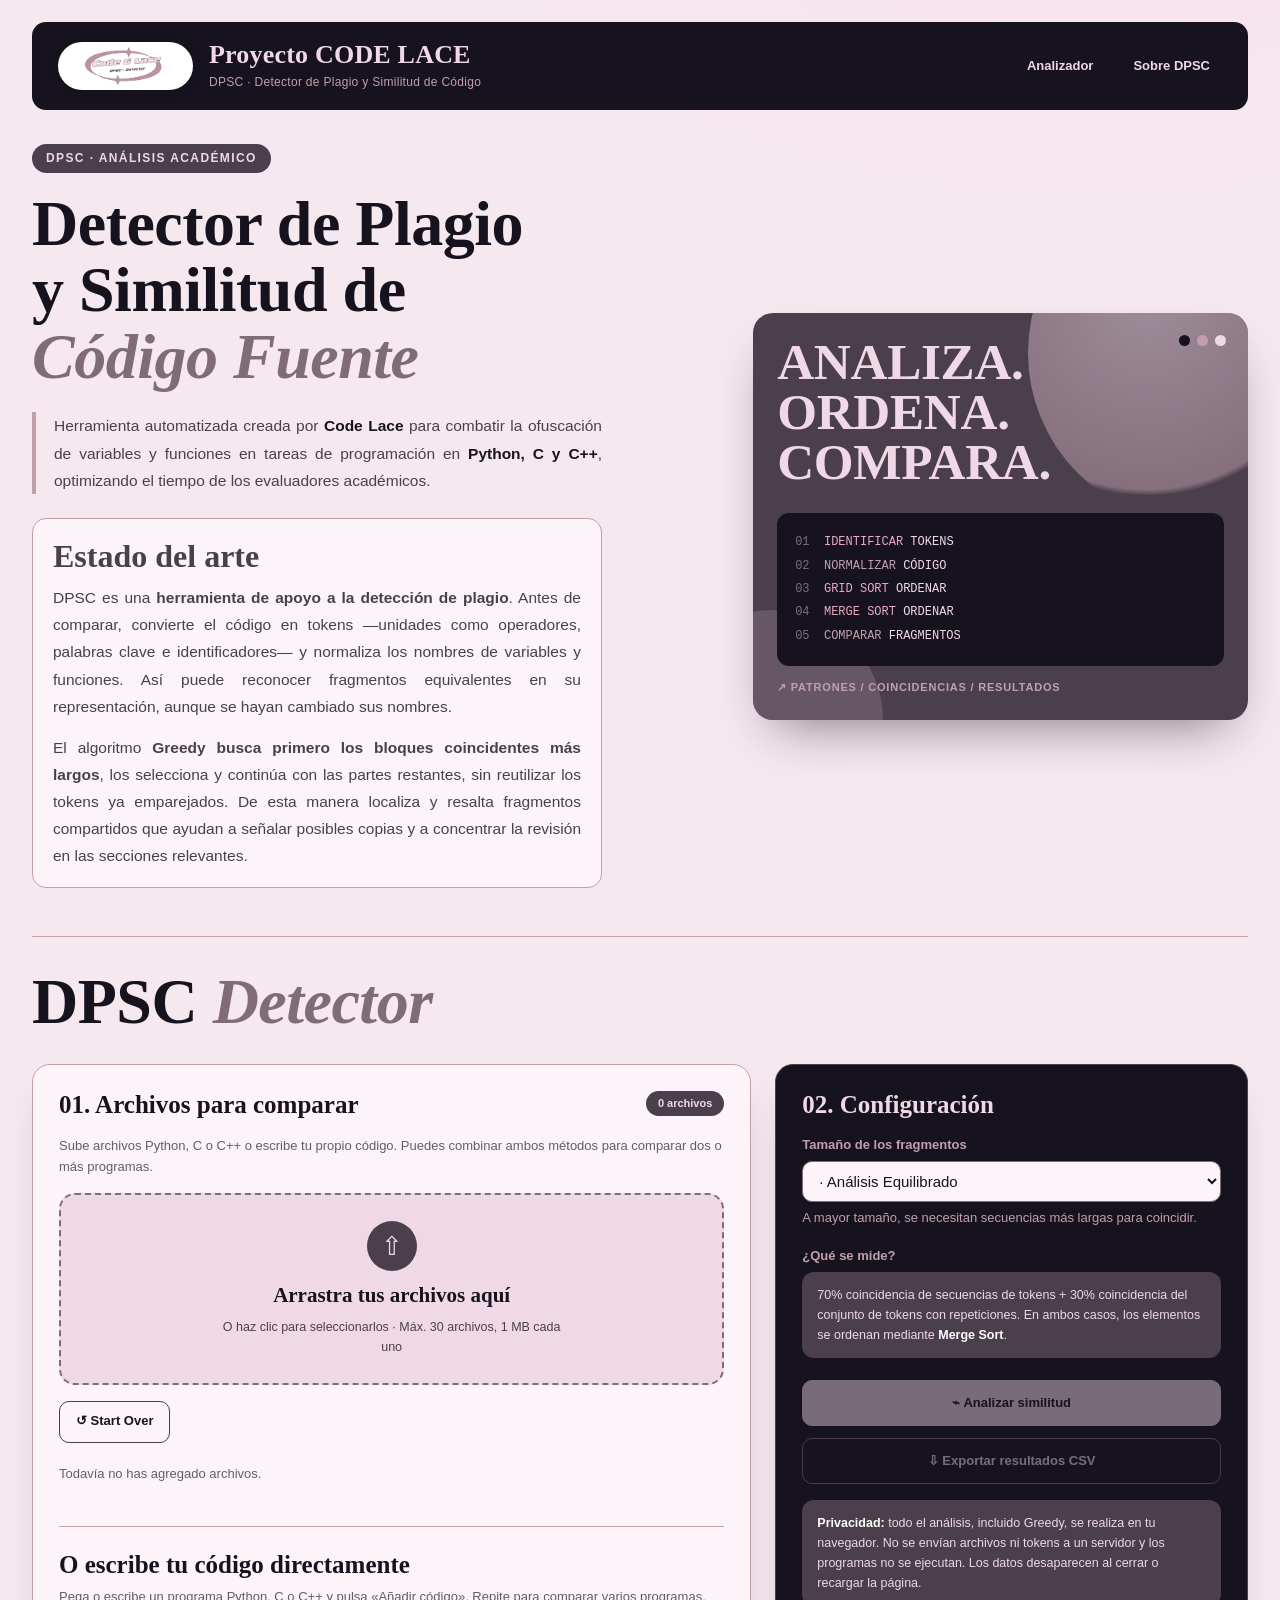
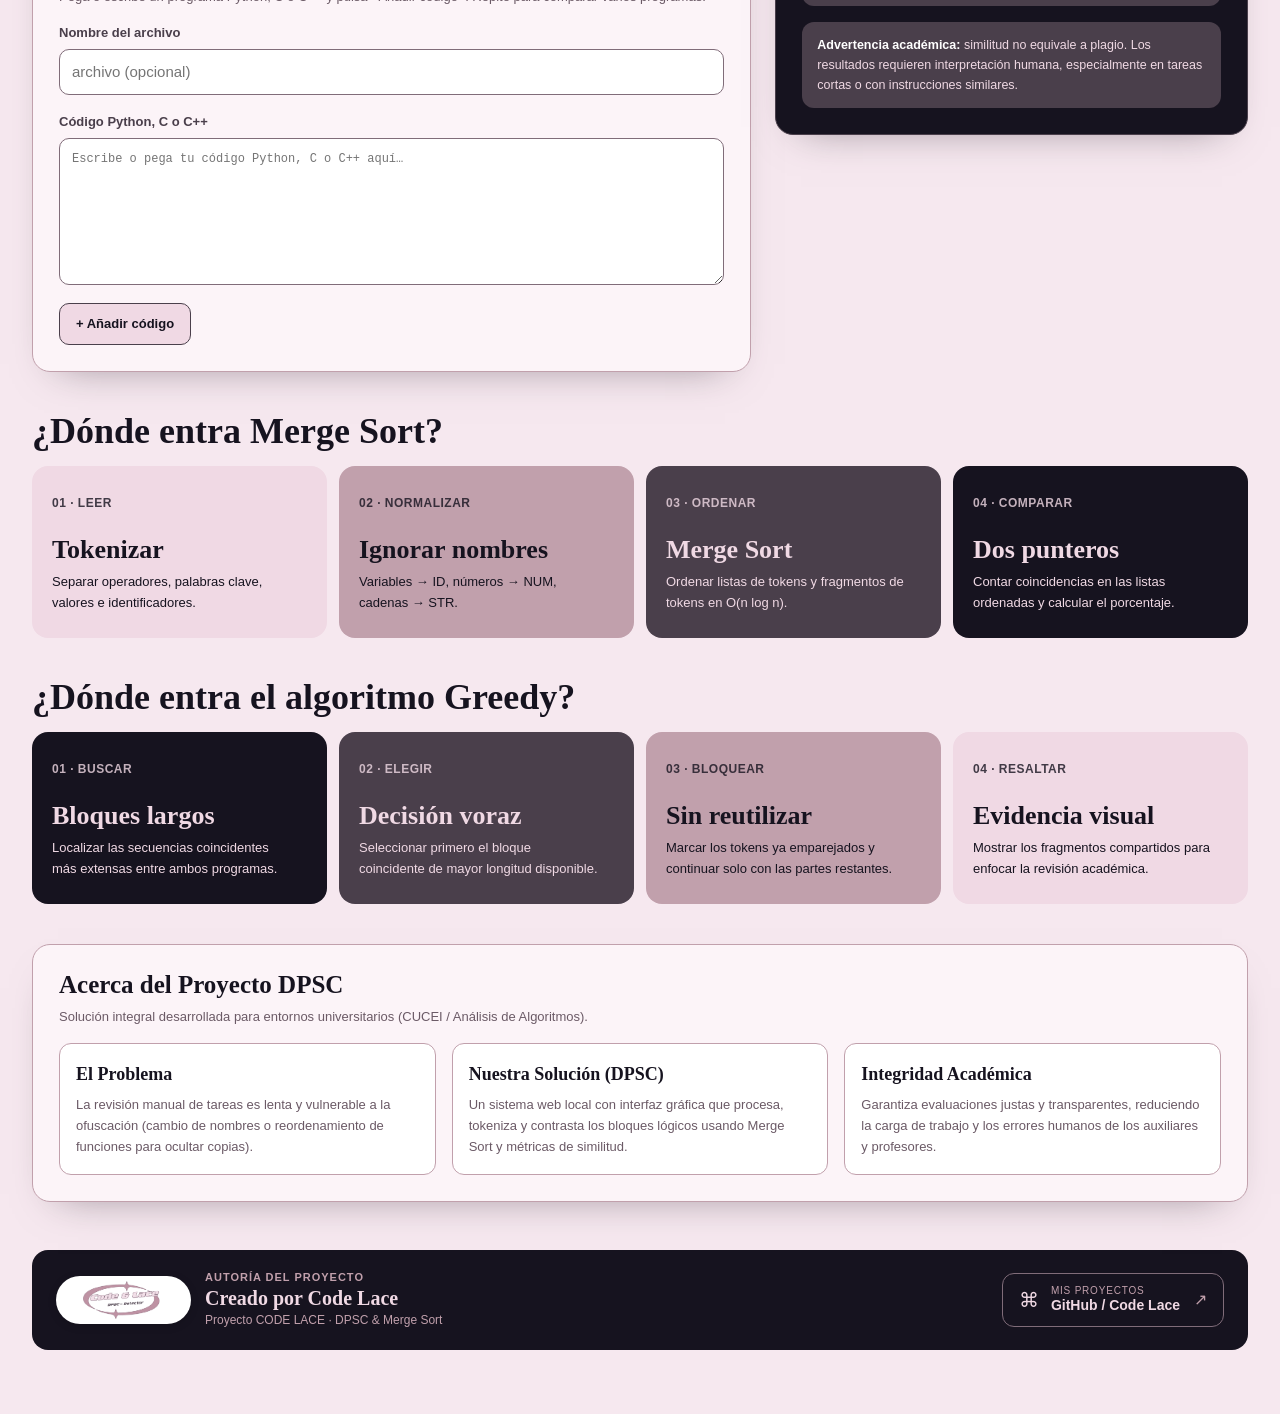
==== frontend-backend/index.html @ e97f98ba "Merge branch 'main' into branch-bruno-cambios" ====
<!doctype html>
<html lang="es">
<head>
  <meta charset="utf-8">
  <meta name="viewport" content="width=device-width, initial-scale=1">
  <meta name="color-scheme" content="light">
  <meta name="description" content="Proyecto CODE LACE: compara la similitud entre programas Python mediante normalización, secuencias de tokens y Merge Sort.">
  <title>Proyecto CODE LACE — Análisis de similitud</title>
  <link rel="stylesheet" href="styles.css">
  <script src="algorithms/greedy.js" defer></script>
  <script src="app.js" defer></script>
</head>
<body>
  <main class="shell">
    <header class="topbar">
      <div class="identity">
        <div class="logo-container" aria-hidden="true">
          <img src="assets/logo.png" alt="Code & Lace Logo" class="brand-logo" onerror="this.style.display='none'; this.nextElementSibling.style.display='block';">
          <span style="display:none; font-size: 11px; color: var(--black); font-weight: bold;">LOGO</span>
        </div>
        <div>
          Proyecto CODE LACE
          <small>DPSC · Detector de Plagio y Similitud de Código</small>
        </div>
      </div>
      <nav class="top-nav">
        <a href="#analizador">Analizador</a>
        <a href="#about-dpsc">Sobre DPSC</a>
      </nav>
    </header>

    <section class="hero" aria-label="Presentación">
      <div>
        <div class="eyebrow">DPSC · ANÁLISIS ACADÉMICO</div>
        <h1>Detector de Plagio y Similitud de <em>Código Fuente</em></h1>
        <p class="sub">
          Herramienta automatizada creada por <strong>Code Lace</strong> para combatir la ofuscación de variables y funciones en tareas de programación en <strong>Python, C y C++</strong>, optimizando el tiempo de los evaluadores académicos.
        </p>
        <section class="research-note" aria-labelledby="research-title">
          <h2 id="research-title">Estado del arte</h2>
          <p>DPSC es una <strong>herramienta de apoyo a la detección de plagio</strong>. Antes de comparar, convierte el código en tokens —unidades como operadores, palabras clave e identificadores— y normaliza los nombres de variables y funciones. Así puede reconocer fragmentos equivalentes en su representación, aunque se hayan cambiado sus nombres.</p>
          <p>El algoritmo <strong>Greedy busca primero los bloques coincidentes más largos</strong>, los selecciona y continúa con las partes restantes, sin reutilizar los tokens ya emparejados. De esta manera localiza y resalta fragmentos compartidos que ayudan a señalar posibles copias y a concentrar la revisión en las secciones relevantes.</p>
        </section>
      </div>
      <div class="heroart" aria-hidden="true">
        <div class="poster-word">ANALIZA.<br>ORDENA.<br>COMPARA.</div>
        <div class="artbar"><i></i><i></i><i></i></div>
        <div class="fakecode">
          <span class="dim">01</span> &nbsp;<span class="kw">IDENTIFICAR</span> TOKENS<br>
          <span class="dim">02</span> &nbsp;<span class="nm">NORMALIZAR</span> CÓDIGO<br>
          <span class="dim">03</span> &nbsp;<span class="kw">GRID SORT</span> ORDENAR<br>
          <span class="dim">04</span> &nbsp;<span class="kw">MERGE SORT</span> ORDENAR<br>
          <span class="dim">05</span> &nbsp;<span class="nm">COMPARAR</span> FRAGMENTOS
        </div>
        <div class="arrowtext">↗ PATRONES / COINCIDENCIAS / RESULTADOS</div>
      </div>
    </section>

    <header id="analizador" class="analyzer-heading">
      <h2 id="analyzer-title">DPSC <em>Detector</em></h2>
    </header>

    <section class="layout" aria-labelledby="analyzer-title">
      <article class="panel">
        <div class="headline">
          <h2>01. Archivos para comparar</h2>
          <span class="count" id="fileCount">0 archivos</span>
        </div>
        <p class="hint">Sube archivos Python, C o C++ o escribe tu propio código. Puedes combinar ambos métodos para comparar dos o más programas.</p>
        
       <div id="dropzone" class="drop" role="button" tabindex="0" aria-label="Seleccionar o arrastrar archivos">
      <div class="drop-icon">⇧</div>
      <strong>Arrastra tus archivos aquí</strong>
    <span>O haz clic para seleccionarlos · Máx. 30 archivos, 1 MB cada uno</span>
      </div>
      <input type="file" id="fileInput" multiple accept=".py,.c,.cpp" hidden />
      <div id="toast-container" class="toast-container"></div>

      <div class="btnrow">
        <button class="btn ghost" id="clearBtn" type="button" title="Eliminar archivos, código escrito y resultados">↺ Start Over</button>
      </div>

      <div id="filesList" class="selected-files" aria-live="polite">
        <p class="empty">Todavía no has agregado archivos.</p>
      </div>
      <div id="fileError" class="error" role="alert"></div>

      <hr class="divider">

      <h2>O escribe tu código directamente</h2>
      <p class="hint">Pega o escribe un programa Python, C o C++ y pulsa «Añadir código». Repite para comparar varios programas.</p>

      <div class="field">
        <label class="label" for="snippetName">Nombre del archivo</label>
        <input class="input" id="snippetName" maxlength="80" placeholder="archivo (opcional)">
      </div>
        <div class="field">
          <label class="label" for="snippetCode">Código Python, C o C++</label>
          <textarea id="snippetCode" spellcheck="false" placeholder="Escribe o pega tu código Python, C o C++ aquí…"></textarea>
        </div>
        <button class="btn" id="addSnippetBtn" type="button">+ Añadir código</button>
      </article>

      <aside class="panel">
        <div class="headline">
          <h2>02. Configuración</h2>
        </div>
        <div class="field">
          <label class="label" for="gramSize">Tamaño de los fragmentos</label>
          <select id="gramSize">
            <option value="3">· Análisis Sencillo</option>
            <option value="5" selected>· Análisis Equilibrado</option>
            <option value="7">· Análisis Estricto</option>
          </select>
          <p class="hint" style="margin: 6px 0 0;">A mayor tamaño, se necesitan secuencias más largas para coincidir.</p>
        </div>
        <div class="field">
          <label class="label" for="similarityView">¿Qué se mide?</label>
          <div id="similarityView" class="info" style="margin-top: 0;">
            70% coincidencia de secuencias de tokens + 30% coincidencia del conjunto de tokens con repeticiones. En ambos casos, los elementos se ordenan mediante <strong>Merge Sort</strong>.
          </div>
        </div>
        <div class="actionwrap">
          <button class="btn primary full" id="analyzeBtn" type="button" disabled>⌁ Analizar similitud</button>
          <button class="btn ghost full" id="exportBtn" type="button" disabled>⇩ Exportar resultados CSV</button>
        </div>
        <div class="info">
          <strong>Privacidad:</strong> todo el análisis, incluido Greedy, se realiza en tu navegador. No se envían archivos ni tokens a un servidor y los programas no se ejecutan. Los datos desaparecen al cerrar o recargar la página.
        </div>
        <div class="info">
          <strong>Advertencia académica:</strong> similitud no equivale a plagio. Los resultados requieren interpretación humana, especialmente en tareas cortas o con instrucciones similares.
        </div>
      </aside>
    </section>

    <section id="results" class="section hidden" aria-live="polite">
      <div class="sectiontitle">
        <h2>03. Resultados del análisis</h2>
        <span class="muted" style="font-size: 12px;">Ordenados de mayor a menor con Merge Sort</span>
      </div>
      
      <div class="statgrid">
        <div class="stat">
          <span>Archivos</span>
          <b id="statFiles">0</b>
          <small>Programas analizados</small>
        </div>
        <div class="stat">
          <span>Comparaciones</span>
          <b id="statPairs">0</b>
          <small>Pares evaluados</small>
        </div>
        <div class="stat">
          <span>Mayor similitud</span>
          <b id="statTop">0%</b>
          <small>Resultado más alto</small>
        </div>
      </div>

      <div class="panel">
        <div class="sectiontitle">
          <h2 style="font-size: 16px;">Clasificación por similitud</h2>
          <span class="count" id="operationStats">0 comparaciones de Merge Sort</span>
        </div>
        <div class="tablewrap">
          <table>
            <thead>
              <tr>
                <th>Archivos</th>
                <th>Similitud</th>
                <th>Visualización</th>
                <th>Detalle</th>
              </tr>
            </thead>
            <tbody id="resultsBody"></tbody>
          </table>
        </div>
      </div>

      <div id="comparePanel" class="panel section hidden">
        <div class="compare-head">
          <h3 id="pairTitle">Comparación</h3>
          <span class="score" id="pairScore">0%</span>
        </div>
        <div class="mini-details" id="pairMeta"></div>
        <p id="greedyStatus" class="hint" role="status" aria-live="polite"></p>
        <div class="codes">
          <div class="codebox">
            <div class="codeheading" id="codeNameA">Archivo A</div>
            <pre><code id="codeA"></code></pre>
          </div>
          <div class="codebox">
            <div class="codeheading" id="codeNameB">Archivo B</div>
            <pre><code id="codeB"></code></pre>
          </div>
        </div>
        <div class="legend">
          <i></i> <span id="fragmentLegend">Se resaltan fragmentos cuyos tokens normalizados aparecen en ambos códigos.</span>
        </div>
      </div>
    </section>

    <section class="section">
      <div class="sectiontitle">
        <h2>¿Dónde entra Merge Sort?</h2>
      </div>
      <div class="method">
        <div class="step">
          <b>01 · LEER</b>
          <h3>Tokenizar</h3>
          <p>Separar operadores, palabras clave, valores e identificadores.</p>
        </div>
        <div class="step">
          <b>02 · NORMALIZAR</b>
          <h3>Ignorar nombres</h3>
          <p>Variables → ID, números → NUM, cadenas → STR.</p>
        </div>
        <div class="step">
          <b>03 · ORDENAR</b>
          <h3>Merge Sort</h3>
          <p>Ordenar listas de tokens y fragmentos de tokens en O(n log n).</p>
        </div>
        <div class="step">
          <b>04 · COMPARAR</b>
          <h3>Dos punteros</h3>
          <p>Contar coincidencias en las listas ordenadas y calcular el porcentaje.</p>
        </div>
      </div>
    </section>

    <section class="section">
      <div class="sectiontitle">
        <h2>¿Dónde entra el algoritmo Greedy?</h2>
      </div>
      <div class="method method--reverse">
        <div class="step">
          <b>01 · BUSCAR</b>
          <h3>Bloques largos</h3>
          <p>Localizar las secuencias coincidentes más extensas entre ambos programas.</p>
        </div>
        <div class="step">
          <b>02 · ELEGIR</b>
          <h3>Decisión voraz</h3>
          <p>Seleccionar primero el bloque coincidente de mayor longitud disponible.</p>
        </div>
        <div class="step">
          <b>03 · BLOQUEAR</b>
          <h3>Sin reutilizar</h3>
          <p>Marcar los tokens ya emparejados y continuar solo con las partes restantes.</p>
        </div>
        <div class="step">
          <b>04 · RESALTAR</b>
          <h3>Evidencia visual</h3>
          <p>Mostrar los fragmentos compartidos para enfocar la revisión académica.</p>
        </div>
      </div>
    </section>

    <section id="about-dpsc" class="panel section">
      <h2>Acerca del Proyecto DPSC</h2>
      <p class="hint">Solución integral desarrollada para entornos universitarios (CUCEI / Análisis de Algoritmos).</p>
      <div style="display: grid; grid-template-columns: repeat(auto-fit, minmax(240px, 1fr)); gap: 16px; margin-top: 16px;">
        <div style="background: #fff; padding: 16px; border-radius: 12px; border: 1px solid var(--mauve);">
          <strong style="display: block; margin-bottom: 6px; font-family: var(--title); font-size: 18px;">El Problema</strong>
          <p style="margin: 0; font-size: 13px; color: var(--muted);">La revisión manual de tareas es lenta y vulnerable a la ofuscación (cambio de nombres o reordenamiento de funciones para ocultar copias).</p>
        </div>
        <div style="background: #fff; padding: 16px; border-radius: 12px; border: 1px solid var(--mauve);">
          <strong style="display: block; margin-bottom: 6px; font-family: var(--title); font-size: 18px;">Nuestra Solución (DPSC)</strong>
          <p style="margin: 0; font-size: 13px; color: var(--muted);">Un sistema web local con interfaz gráfica que procesa, tokeniza y contrasta los bloques lógicos usando Merge Sort y métricas de similitud.</p>
        </div>
        <div style="background: #fff; padding: 16px; border-radius: 12px; border: 1px solid var(--mauve);">
          <strong style="display: block; margin-bottom: 6px; font-family: var(--title); font-size: 18px;">Integridad Académica</strong>
          <p style="margin: 0; font-size: 13px; color: var(--muted);">Garantiza evaluaciones justas y transparentes, reduciendo la carga de trabajo y los errores humanos de los auxiliares y profesores.</p>
        </div>
      </div>
  </section>

    <footer class="footer site-credits">
      <div class="footer-brand">
        <div class="logo-container footer-logo-container" aria-hidden="true">
          <img src="assets/logo.png" alt="Code & Lace Logo" class="brand-logo">
        </div>
        <div class="footer-brand-text">
          <span class="footer-kicker">AUTORÍA DEL PROYECTO</span>
          <strong>Creado por Code Lace</strong>
          <small>Proyecto CODE LACE · DPSC & Merge Sort</small>
        </div>
      </div>
      <a href="https://github.com/Code-Lace/dpsc-detector" class="footer-github" target="_blank" rel="noopener">
        <span class="github-mark" aria-hidden="true">⌘</span>
        <span class="github-label">
          <small>MIS PROYECTOS</small>
          <b>GitHub / Code Lace</b>
        </span>
        <span class="github-arrow" aria-hidden="true">↗</span>
      </a>
    </footer>
  </main>
</body>
</html>
---- frontend-backend/styles.css ----
:root {
  color-scheme: light;
  /* Paleta: Back in Black, Mountain Heather, Decanting, Funkie Friday, Moonscape */
  --black: #16131F;
  --blush: #F0D9E4;
  --mauve: #C1A0AC;
  --plum: #4A3F4B;
  --moon: #806C79;
  --paper: #F6E8EF;
  --card: #FCF4F8;
  --ink: var(--black);
  --muted: #6B5A66;
  --r: 14px;
  --title: 'Playfair Display', 'Bodoni MT', Didot, Georgia, 'Times New Roman', serif;
  --ui: 'Inter', 'Segoe UI', 'Helvetica Neue', Arial, sans-serif;
  --mono: 'Consolas', 'Liberation Mono', monospace;
}

*, *::before, *::after {
  box-sizing: border-box;
}

html {
  scroll-behavior: smooth;
}

body {
  margin: 0;
  min-height: 100vh;
  color: var(--ink);
  background: radial-gradient(900px 500px at 85% -5%, #F8E1EC 0%, transparent 70%), var(--paper);
  font: 15px/1.6 var(--ui);
}

::selection {
  background: var(--mauve);
  color: var(--black);
}

button, input, textarea, select {
  font: inherit;
}

button {
  cursor: pointer;
}

button:disabled {
  cursor: not-allowed;
  opacity: 0.45;
  box-shadow: none !important;
  transform: none !important;
}

button:focus-visible,
input:focus-visible,
textarea:focus-visible,
select:focus-visible,
.drop:focus-visible {
  outline: 3px solid var(--moon);
  outline-offset: 3px;
}

h1, h2, h3, p {
  margin-top: 0;
}

.shell {
  max-width: 1280px;
  padding: 22px 32px 64px;
  margin: 0 auto;
}

/* Cabecera */
.topbar {
  background: var(--black);
  color: var(--blush);
  border-radius: var(--r);
  display: flex;
  justify-content: space-between;
  align-items: center;
  gap: 22px;
  min-height: 88px;
  padding: 16px 26px;
}

.identity {
  display: flex;
  align-items: center;
  gap: 16px;
  font: 700 26px/1.1 var(--title);
  letter-spacing: 0.2px;
}

.logo {
  height: 52px;
  width: 52px;
  flex: none;
  display: grid;
  place-items: center;
  background: var(--blush);
  color: var(--black);
  border-radius: 50%;
  font-size: 30px;
}

.identity small {
  display: block;
  margin-top: 5px;
  font: 500 12px/1.4 var(--ui);
  color: var(--mauve);
  letter-spacing: 0.3px;
}

/* Portada */
.hero {
  display: grid;
  grid-template-columns: minmax(0, 1.3fr) minmax(320px, 0.95fr);
  gap: 44px;
  align-items: center;
  margin: 34px 0 40px;
}

.eyebrow {
  display: inline-block;
  margin-bottom: 18px;
  padding: 6px 14px;
  border-radius: 999px;
  background: var(--plum);
  color: var(--blush);
  font: 600 12px/1.4 var(--ui);
  letter-spacing: 1.4px;
}

h1 {
  max-width: 820px;
  margin: 0 0 22px;
  color: var(--black);
  font: 800 clamp(40px, 5vw, 72px)/1.04 var(--title);
  letter-spacing: -0.5px;
  text-wrap: balance;
}

h1 em {
  font-style: italic;
  font-weight: 700;
  color: var(--moon);
}

.sub {
  text-align: justify;
  hyphens: none;
  max-width: 570px;
  margin: 0;
  padding-left: 18px;
  border-left: 4px solid var(--mauve);
  color: var(--plum);
  font-size: 15.5px;
  line-height: 1.75;
}

.sub strong {
  color: var(--black);
}

/* Contexto académico bajo la presentación */
.research-note {
  max-width: 570px;
  margin-top: 24px;
  padding: 18px 20px;
  background: var(--card);
  border: 1px solid var(--mauve);
  border-radius: var(--r);
  color: var(--plum);
}

.research-note h2 {
  margin: 0 0 9px;
  font: 700 clamp(28px, 3vw, 32px)/1.2 var(--title);
}

.research-note p {
  text-align: justify;
  hyphens: none;
  margin: 0 0 14px;
  font-size: 15.5px;
  line-height: 1.75;
}

.research-note p:last-child {
  margin-bottom: 0;
}

.research-note a {
  color: var(--black);
  text-underline-offset: 3px;
}

.research-note a:focus-visible {
  outline: 3px solid var(--moon);
  outline-offset: 3px;
}

/* Tarjeta de portada: apilada como la paleta */
.heroart {
  isolation: isolate;
  position: relative;
  overflow: hidden;
  min-height: 400px;
  padding: 24px;
  border-radius: 20px;
  background: var(--plum);
  color: var(--blush);
  box-shadow: 0 24px 50px -22px rgba(22, 19, 31, 0.55);
}

.heroart::before {
  content: '';
  position: absolute;
  z-index: -1;
  width: 340px;
  height: 340px;
  right: -120px;
  top: -130px;
  border-radius: 50%;
  background: radial-gradient(circle at 35% 35%, var(--blush), var(--mauve) 60%, transparent 62%);
  opacity: 0.5;
}

.heroart::after {
  content: '';
  position: absolute;
  z-index: -1;
  width: 220px;
  height: 220px;
  left: -90px;
  bottom: -110px;
  border-radius: 50%;
  background: var(--moon);
  opacity: 0.55;
}

.poster-word {
  font: 800 clamp(36px, 4vw, 58px)/0.98 var(--title);
  color: var(--blush);
  letter-spacing: -0.3px;
}

.artbar {
  display: flex;
  gap: 7px;
  position: absolute;
  top: 22px;
  right: 22px;
}

.artbar i {
  width: 11px;
  height: 11px;
  border-radius: 50%;
  background: var(--black);
  display: block;
}

.artbar i:nth-child(2) {
  background: var(--mauve);
}

.artbar i:nth-child(3) {
  background: var(--blush);
}

.fakecode {
  margin-top: 26px;
  padding: 18px;
  border-radius: 12px;
  background: var(--black);
  color: var(--blush);
  font: 12px/1.95 var(--mono);
  white-space: nowrap;
  overflow-x: auto;
}

.kw { color: #E9A9C4; }
.nm { color: var(--mauve); }
.var { color: var(--blush); }
.num { color: #F2BC72; }
.dim { color: var(--moon); }

.arrowtext {
  padding-top: 14px;
  color: var(--mauve);
  font: 600 11px/1.4 var(--ui);
  letter-spacing: 0.8px;
}

/* Paneles */
.analyzer-heading {
  margin: 48px 0 28px;
  padding-top: 32px;
  border-top: 1px solid var(--mauve);
  scroll-margin-top: 24px;
}

.analyzer-heading h2 {
  margin: 0;
  color: var(--black);
  font: 800 clamp(40px, 5vw, 72px)/1.04 var(--title);
  letter-spacing: -0.5px;
}

.analyzer-heading h2 em {
  color: var(--moon);
  font-style: italic;
  font-weight: 700;
}

.layout {
  display: grid;
  grid-template-columns: minmax(0, 1.4fr) minmax(310px, 0.92fr);
  gap: 24px;
  align-items: start;
}

.panel {
  position: relative;
  min-width: 0;
  background: var(--card);
  border: 1px solid var(--mauve);
  border-radius: 18px;
  padding: 26px;
  box-shadow: 0 18px 40px -26px rgba(74, 63, 75, 0.6);
}

.panel h2 {
  margin-bottom: 7px;
  font: 700 25px/1.15 var(--title);
}

.panel .hint {
  color: var(--muted);
  font-size: 13px;
  margin-bottom: 16px;
}

.headline {
  display: flex;
  gap: 14px;
  align-items: flex-start;
  justify-content: space-between;
  margin-bottom: 16px;
}

.headline h2 {
  margin: 0;
}

.count {
  display: inline-block;
  flex: none;
  padding: 4px 12px;
  border-radius: 999px;
  background: var(--plum);
  color: var(--blush);
  font: 600 11px/1.5 var(--ui);
}

.drop {
  min-height: 190px;
  display: flex;
  flex-direction: column;
  justify-content: center;
  align-items: center;
  text-align: center;
  border: 2px dashed var(--moon);
  border-radius: 16px;
  background: var(--blush);
  padding: 26px 20px;
  transition: background-color 0.15s, border-color 0.15s;
  cursor: pointer;
}

.drop:hover,
.drop.dragover {
  background: #E6C9D8;
  border-style: solid;
  border-color: var(--plum);
}

.drop-icon {
  height: 50px;
  width: 50px;
  display: grid;
  place-items: center;
  border-radius: 50%;
  background: var(--plum);
  color: var(--blush);
  font-size: 26px;
  margin-bottom: 12px;
}

.drop strong {
  display: block;
  font: 700 21px/1.2 var(--title);
}

.drop span {
  display: block;
  max-width: 360px;
  font-size: 12.5px;
  color: var(--plum);
  margin-top: 8px;
}

.btnrow {
  display: flex;
  gap: 10px;
  flex-wrap: wrap;
  margin-top: 16px;
}

.btn,
.row-link {
  border: 1.5px solid var(--plum);
  border-radius: 10px;
  background: var(--blush);
  color: var(--black);
  padding: 10px 16px;
  min-height: 42px;
  font: 600 13px/1.4 var(--ui);
  text-align: center;
  transition: transform 0.12s ease, background 0.12s ease, box-shadow 0.12s ease;
}

.btn:hover:not(:disabled),
.row-link:hover {
  background: #E6C9D8;
  transform: translateY(-1px);
}

.btn:active:not(:disabled),
.row-link:active {
  transform: translateY(1px);
}

.btn.primary {
  color: var(--blush);
  border-color: var(--black);
  background: var(--black);
}

.btn.primary:hover:not(:disabled) {
  background: var(--plum);
}

.btn.ghost {
  background: transparent;
}

.btn.ghost:hover:not(:disabled) {
  background: var(--blush);
}

.btn.tiny {
  min-height: 30px;
  padding: 5px 10px;
  font-size: 11px;
}

.selected-files {
  display: grid;
  gap: 8px;
  max-height: 250px;
  margin-top: 16px;
  overflow: auto;
}

.file {
  display: flex;
  align-items: center;
  gap: 10px;
  border: 1px solid var(--mauve);
  border-radius: 12px;
  background: #fff;
  padding: 8px 10px;
  min-width: 0;
}

.file-icon {
  flex: none;
  display: grid;
  place-items: center;
  height: 34px;
  width: 34px;
  border-radius: 9px;
  background: var(--plum);
  color: var(--blush);
  font: 700 12px var(--mono);
}

.grow {
  flex: 1;
  min-width: 0;
}

.filename {
  font-size: 13px;
  font-weight: 700;
  overflow-wrap: anywhere;
}

.filemeta {
  font-size: 11px;
  color: var(--muted);
}

.file .remove {
  border: 0;
  background: transparent;
  color: var(--plum);
  font-size: 15px;
  padding: 3px 8px;
  border-radius: 8px;
}

.file .remove:hover {
  background: var(--plum);
  color: var(--blush);
}

.empty {
  color: var(--muted);
  font-size: 13px;
  padding: 5px 0;
}

.label {
  display: block;
  margin-bottom: 7px;
  color: var(--plum);
  font: 600 13px/1.4 var(--ui);
}

.input,
textarea,
select {
  display: block;
  width: 100%;
  background: #fff;
  color: var(--ink);
  border: 1.5px solid var(--moon);
  border-radius: 10px;
  padding: 10px 12px;
  outline: 0;
}

.input:focus,
textarea:focus,
select:focus {
  border-color: var(--black);
}

textarea {
  height: 147px;
  resize: vertical;
  font: 12px/1.7 var(--mono);
}

.field {
  margin-bottom: 18px;
}

.divider {
  border: 0;
  border-top: 1px solid var(--mauve);
  margin: 24px 0;
}

.actionwrap {
  display: grid;
  gap: 12px;
  margin-top: 22px;
}

.full {
  width: 100%;
  padding: 13px 12px;
}

.info {
  padding: 13px 15px;
  margin-top: 16px;
  color: var(--plum);
  background: var(--blush);
  border-radius: 12px;
  font-size: 12.5px;
  line-height: 1.6;
}

.info strong {
  color: var(--black);
}

.error {
  margin-top: 9px;
  color: #8C1D3F;
  font-size: 12.5px;
  font-weight: 600;
}

/* Panel de configuración oscuro */
.layout > aside.panel {
  background: var(--black);
  color: var(--blush);
  border-color: var(--plum);
}

.layout > aside .count {
  background: var(--mauve);
  color: var(--black);
}

.layout > aside .label {
  color: var(--mauve);
}

.layout > aside .hint {
  color: var(--mauve);
}

.layout > aside select {
  background: var(--card);
}

.layout > aside .info {
  background: var(--plum);
  color: var(--blush);
}

.layout > aside .info strong {
  color: #fff;
}

.layout > aside .btn.primary {
  background: var(--blush);
  color: var(--black);
  border-color: var(--blush);
}

.layout > aside .btn.primary:hover:not(:disabled) {
  background: var(--mauve);
}

.layout > aside .btn.ghost {
  color: var(--blush);
  border-color: var(--moon);
}

.layout > aside .btn.ghost:hover:not(:disabled) {
  background: var(--plum);
}

/* Resultados */
.section {
  margin-top: 40px;
}

.sectiontitle {
  display: flex;
  align-items: baseline;
  justify-content: space-between;
  gap: 10px 24px;
  flex-wrap: wrap;
  margin-bottom: 14px;
}

.sectiontitle h2 {
  margin: 0;
  font: 700 clamp(24px, 3vw, 36px)/1.1 var(--title);
}

.sectiontitle .muted {
  font-size: 12.5px;
}

.muted {
  color: var(--muted);
}

.statgrid {
  display: grid;
  grid-template-columns: repeat(3, 1fr);
  gap: 14px;
  margin-bottom: 18px;
}

.stat {
  border-radius: 16px;
  padding: 18px 20px;
  background: var(--black);
  color: var(--blush);
}

.stat:nth-child(2) {
  background: var(--plum);
}

.stat:nth-child(3) {
  background: var(--moon);
  color: #fff;
}

.stat span {
  display: block;
  font: 600 12px/1.4 var(--ui);
  letter-spacing: 0.3px;
  opacity: 0.85;
}

.stat b {
  display: block;
  font: 700 42px/1.2 var(--title);
  margin: 6px 0;
  font-variant-numeric: tabular-nums;
}

.stat small {
  font: 500 12px/1.3 var(--ui);
  opacity: 0.85;
}

.tablewrap {
  overflow-x: auto;
  width: 100%;
  border: 1px solid var(--mauve);
  border-radius: 14px;
}

table {
  width: 100%;
  border-collapse: collapse;
  font-size: 13px;
  min-width: 555px;
  background: #fff;
}

th {
  text-align: left;
  font: 600 12px/1.4 var(--ui);
  color: var(--blush);
  background: var(--plum);
  padding: 13px 14px;
}

td {
  padding: 13px 14px;
  vertical-align: middle;
  border-top: 1px solid var(--blush);
}

tbody tr:nth-child(even) {
  background: #FBF3F7;
}

.score {
  display: inline-block;
  padding: 3px 11px;
  border-radius: 999px;
  background: var(--moon);
  color: #fff;
  font: 700 13px/1.4 var(--mono);
  font-variant-numeric: tabular-nums;
}

.score.high {
  background: var(--black);
  color: var(--blush);
}

.score.medium {
  background: var(--mauve);
  color: var(--black);
}

.bar {
  height: 12px;
  min-width: 105px;
  border-radius: 999px;
  background: var(--blush);
  overflow: hidden;
}

.bar span {
  display: block;
  height: 100%;
  border-radius: 999px;
  background: linear-gradient(90deg, var(--mauve), var(--plum));
}

.row-link {
  min-height: 30px;
  font-size: 12px;
  padding: 6px 12px;
}

.compare-head {
  display: flex;
  justify-content: space-between;
  align-items: center;
  flex-wrap: wrap;
  gap: 12px;
  margin-bottom: 12px;
}

.compare-head h3 {
  font: 700 24px/1.15 var(--title);
  overflow-wrap: anywhere;
  margin: 0;
}

.mini-details {
  display: flex;
  gap: 6px 18px;
  flex-wrap: wrap;
  color: var(--muted);
  font: 600 12px/1.5 var(--mono);
  margin-bottom: 18px;
}

.codes {
  display: grid;
  grid-template-columns: repeat(2, minmax(0, 1fr));
  gap: 14px;
}

.codebox {
  min-width: 0;
  overflow: hidden;
  background: var(--black);
  border-radius: 14px;
}

.codeheading {
  padding: 11px 14px;
  color: var(--blush);
  background: var(--plum);
  font: 700 12px/1.4 var(--mono);
  overflow-wrap: anywhere;
}

pre {
  margin: 0;
  padding: 16px;
  max-height: 385px;
  overflow: auto;
  color: #EDE3EA;
  tab-size: 4;
  white-space: pre;
  font: 12px/1.75 var(--mono);
}

mark {
  background: var(--mauve);
  color: var(--black);
  border-radius: 3px;
  box-decoration-break: clone;
  -webkit-box-decoration-break: clone;
}

.legend {
  display: flex;
  align-items: center;
  gap: 8px;
  color: var(--muted);
  font-size: 12.5px;
  margin-top: 12px;
}

.legend i {
  flex: none;
  width: 17px;
  height: 13px;
  border-radius: 3px;
  background: var(--mauve);
}

/* Método: cuatro tarjetas que van de claro a oscuro, como la paleta */
.method {
  display: grid;
  grid-template-columns: repeat(4, minmax(0, 1fr));
  gap: 12px;
}

.step {
  padding: 24px 20px;
  min-height: 170px;
  border-radius: 16px;
  background: var(--blush);
  color: var(--black);
}

.step:nth-child(2) {
  background: var(--mauve);
}

.step:nth-child(3) {
  background: var(--plum);
  color: var(--blush);
}

.step:nth-child(4) {
  background: var(--black);
  color: var(--blush);
}

/* Colores invertidos (de oscuro a claro) para la sección de Greedy */
.method--reverse .step:nth-child(1) {
  background: var(--black);
  color: var(--blush);
}

.method--reverse .step:nth-child(2) {
  background: var(--plum);
  color: var(--blush);
}

.method--reverse .step:nth-child(3) {
  background: var(--mauve);
  color: var(--black);
}

.method--reverse .step:nth-child(4) {
  background: var(--blush);
  color: var(--black);
}

.step b {
  font: 600 12px/1.4 var(--ui);
  letter-spacing: 0.5px;
  opacity: 0.8;
}

.step h3 {
  margin: 22px 0 8px;
  font: 700 26px/1.1 var(--title);
}

.step p {
  margin: 0;
  max-width: 240px;
  font-size: 13px;
  line-height: 1.6;
}

.hidden {
  display: none !important;
}

/* Pie de página y créditos */
.footer {
  display: flex;
  justify-content: space-between;
  align-items: center;
  flex-wrap: wrap;
  gap: 16px 24px;
  margin-top: 48px;
  padding: 20px 24px;
  border-radius: 16px;
  background: var(--black);
  color: var(--blush);
}

.footer-brand {
  display: flex;
  align-items: center;
  gap: 14px;
}

.footer-seal {
  height: 44px;
  width: 44px;
  flex: none;
  display: grid;
  place-items: center;
  border-radius: 50%;
  background: var(--blush);
  color: var(--black);
  font-size: 24px;
}

.footer-brand-text {
  display: grid;
  gap: 2px;
}

.footer-kicker {
  font: 600 11px/1.4 var(--ui);
  letter-spacing: 1px;
  color: var(--mauve);
}

.footer strong {
  font: 700 20px/1.1 var(--title);
  color: var(--blush);
}

.footer small {
  font-size: 12px;
  color: var(--mauve);
}

.footer-github {
  display: inline-flex;
  align-items: center;
  gap: 12px;
  padding: 10px 16px;
  border-radius: 12px;
  border: 1.5px solid var(--moon);
  color: var(--blush);
  text-decoration: none;
  transition: background 0.15s, border-color 0.15s, transform 0.12s ease;
}

.footer-github:hover {
  background: var(--plum);
  border-color: var(--mauve);
  transform: translateY(-1px);
}

.footer-github:focus-visible {
  outline: 3px solid var(--mauve);
  outline-offset: 3px;
}

.github-mark {
  font-size: 20px;
}

.github-label {
  display: grid;
  line-height: 1.25;
}

.github-label small {
  font-size: 10px;
  letter-spacing: 0.8px;
}

.github-label b {
  font-size: 14px;
}

.github-arrow {
  font-size: 16px;
  margin-left: 2px;
  color: var(--mauve);
  transition: transform 0.15s ease, color 0.15s ease;
}

.footer-github:hover .github-arrow {
  transform: translate(2px, -2px);
  color: var(--blush);
}

.logo-container {
  height: 48px;
  width: 135px;
  flex: none;
  display: flex;
  align-items: center;
  justify-content: center;
  background: #FFFFFF;
  border-radius: 24px;
  padding: 4px 10px;
  box-shadow: 0 2px 8px rgba(0, 0, 0, 0.15);
  overflow: hidden;
}

.brand-logo {
  max-height: 38px;
  max-width: 100%;
  object-fit: contain;
  display: block;
}

.footer-logo-container {
  background: #FFFFFF;
}

/* Enlaces de navegación superior */
.top-nav {
  display: flex;
  gap: 16px;
}

.top-nav a {
  color: var(--blush);
  text-decoration: none;
  font-weight: 600;
  font-size: 13px;
  padding: 6px 12px;
  border-radius: 8px;
  transition: background 0.15s ease;
}

.top-nav a:hover {
  background: var(--plum);
}

/* Adaptación a pantallas pequeñas */
@media (max-width: 1100px) {
  .hero {
    grid-template-columns: minmax(0, 1.2fr) minmax(300px, 1fr);
    gap: 28px;
  }
}

@media (max-width: 850px) {
  .shell {
    padding: 16px 20px 45px;
  }
  .hero {
    grid-template-columns: 1fr;
    gap: 24px;
  }
  .heroart {
    min-height: auto;
  }
  .layout {
    grid-template-columns: 1fr;
  }
  .method {
    grid-template-columns: repeat(2, 1fr);
  }
}

@media (max-width: 600px) {
  .shell {
    padding: 12px 12px 35px;
  }
  .topbar {
    padding: 14px;
    min-height: 76px;
  }
  .identity {
    gap: 10px;
    font-size: 20px;
  }
  .identity small {
    font-size: 10px;
  }
  .logo {
    width: 40px;
    height: 40px;
    font-size: 24px;
  }
  .hero {
    margin-top: 24px;
  }
  .sub {
    font-size: 14px;
    padding-left: 12px;
  }
  .heroart {
    padding: 18px 15px;
  }
  .fakecode {
    padding: 13px 11px;
    font-size: 10px;
  }
  .panel {
    padding: 18px;
  }
  .panel h2 {
    font-size: 22px;
  }
  .statgrid {
    gap: 8px;
  }
  .stat {
    padding: 12px 10px;
  }
  .stat b {
    font-size: 28px;
  }
  .stat span,
  .stat small {
    font-size: 10px;
  }
  .codes {
    grid-template-columns: 1fr;
  }
  .method {
    grid-template-columns: 1fr;
  }
  .step {
    min-height: 130px;
  }
  .step h3 {
    margin-top: 12px;
  }
  .footer {
    padding: 18px 16px;
  }
  .footer-github {
    width: 100%;
    justify-content: space-between;
  }
  .github-arrow {
    margin-left: auto;
  }
}

@media (prefers-reduced-motion: reduce) {
  html {
    scroll-behavior: auto;
  }
  .btn,
  .row-link,
  .drop,
  .footer-github,
  .github-arrow {
    transition: none;
  }
}

@media print {
  body {
    background: #fff;
  }
  .btnrow,
  .actionwrap,
  #dropzone {
    display: none;
  }
  .panel {
    box-shadow: none;
  }
}
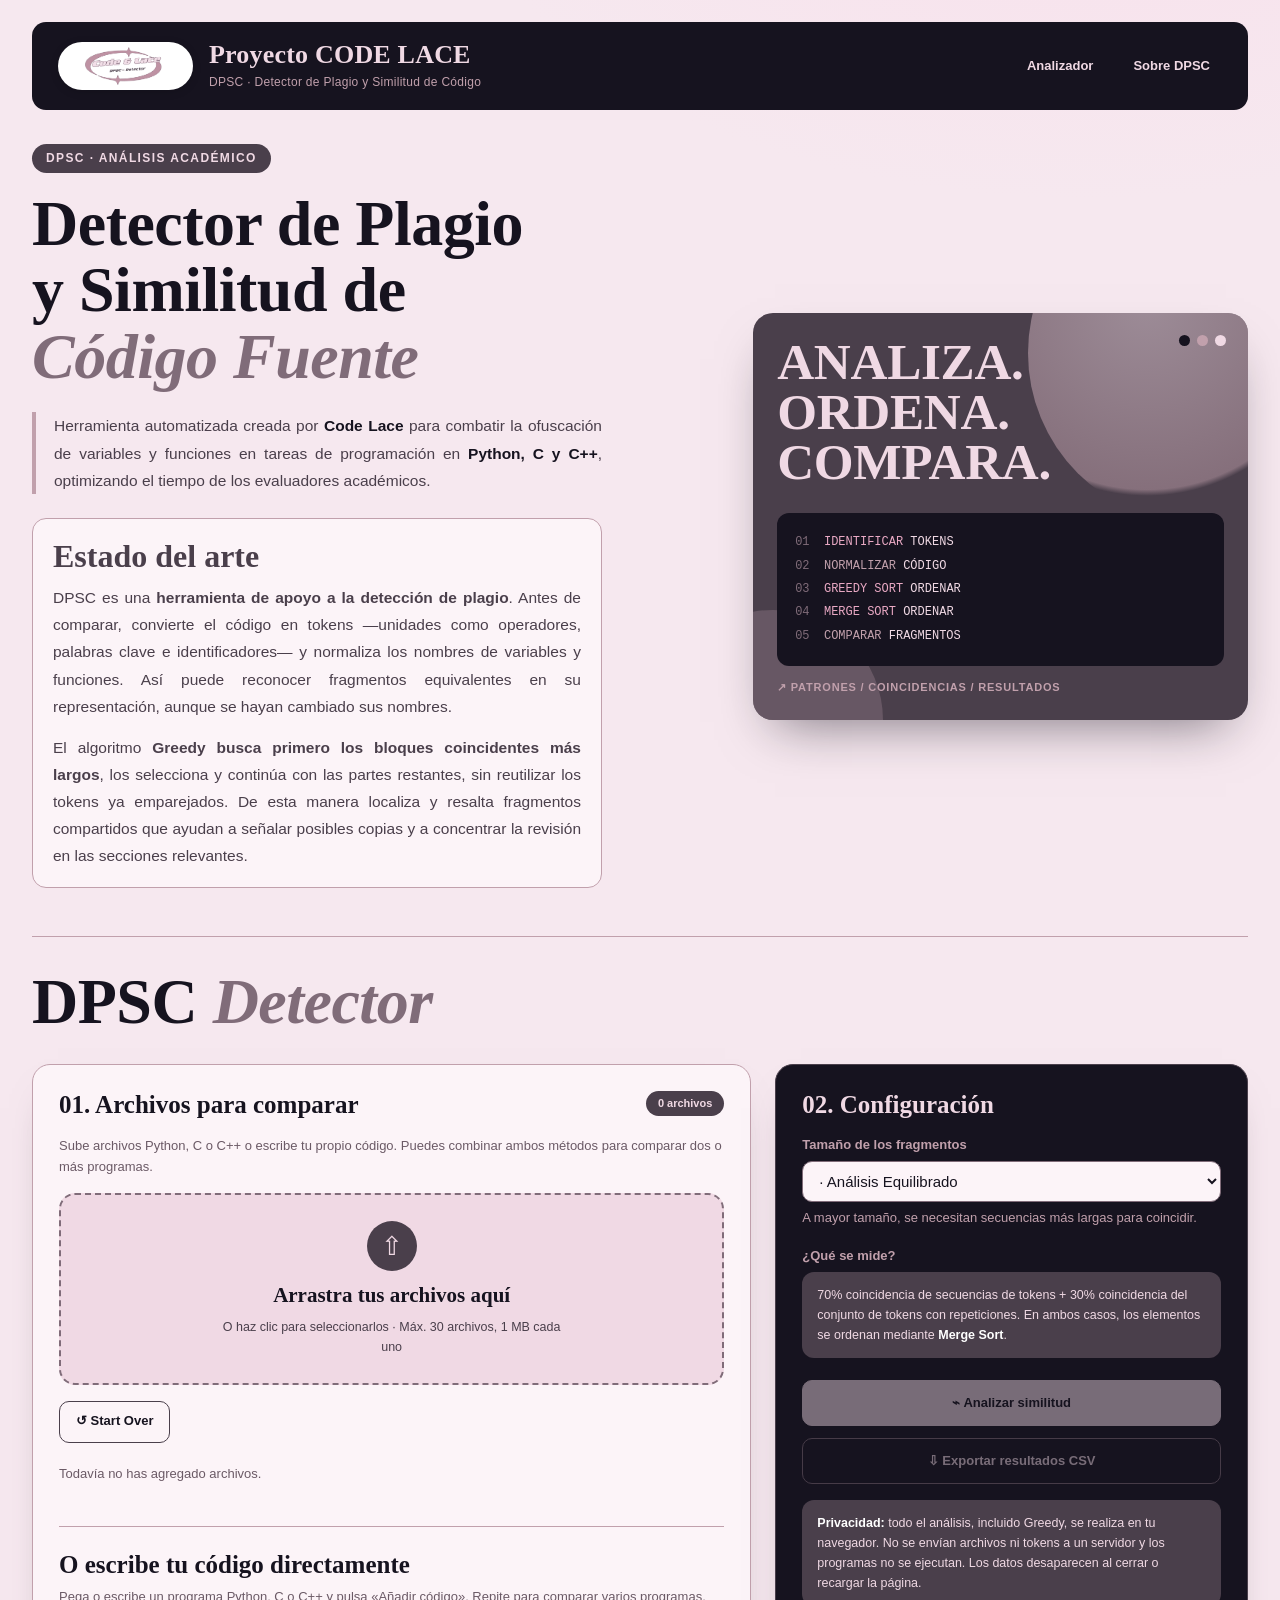
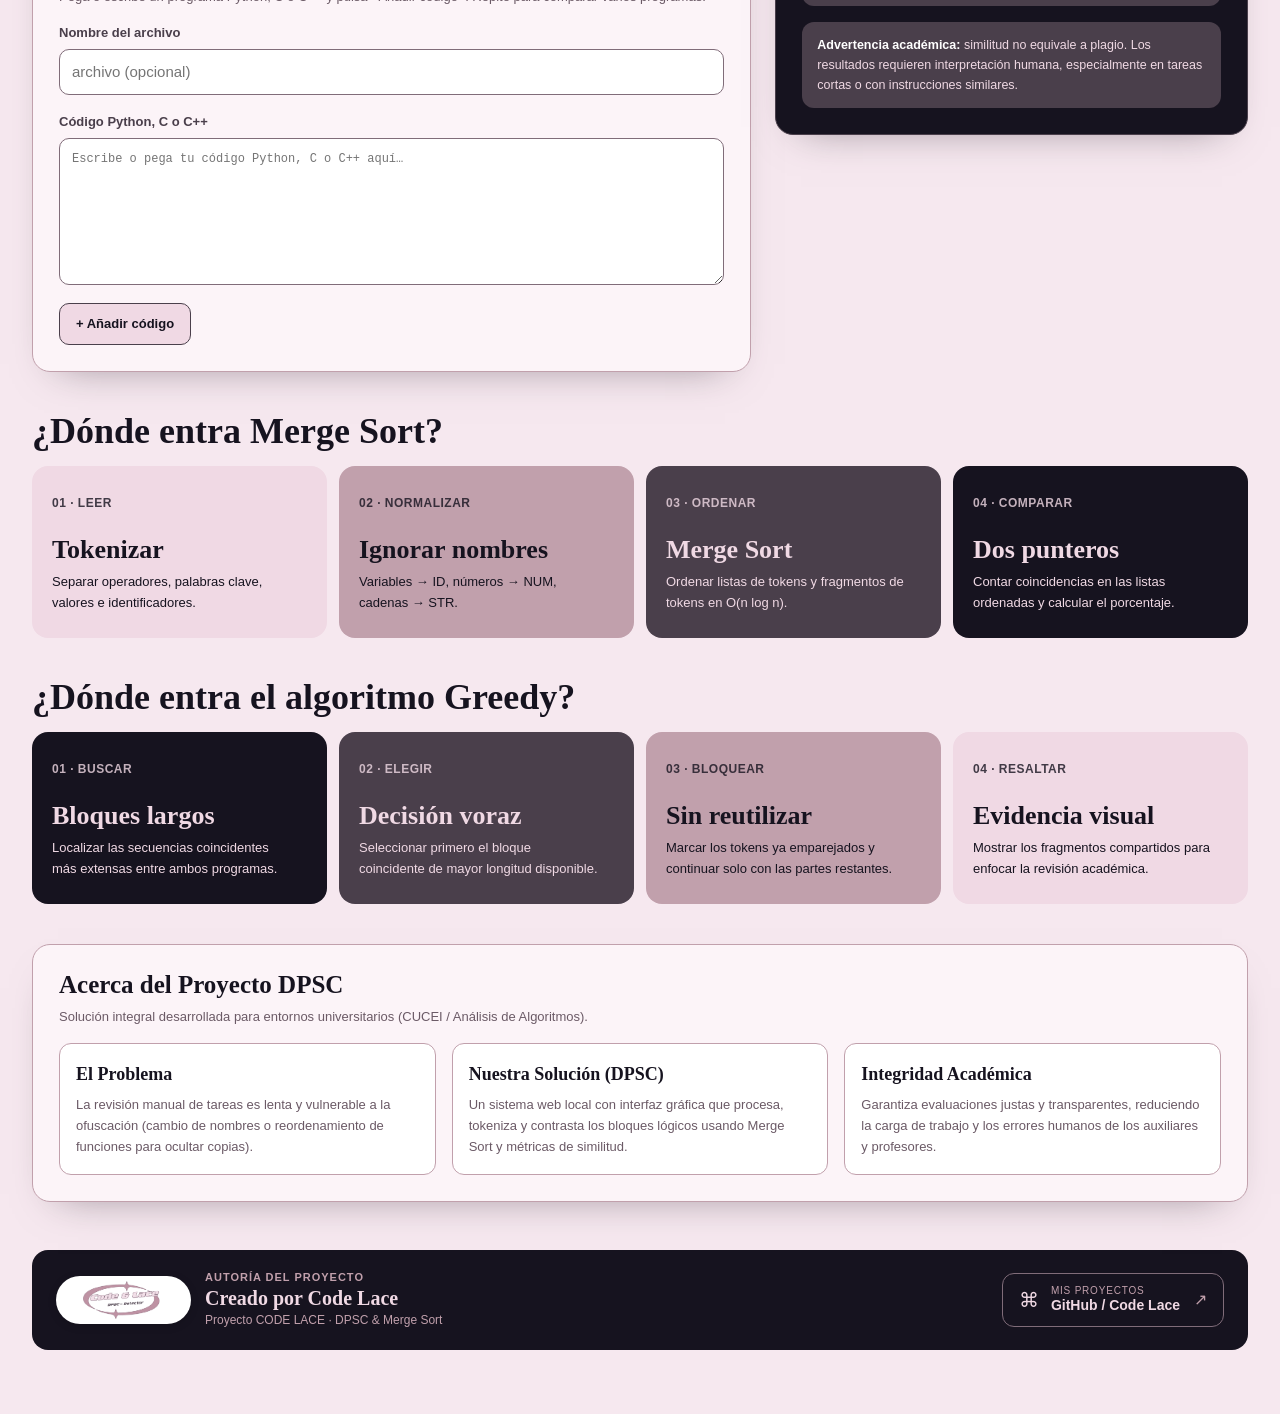
==== commit acbc7dfa: "CORRECCION GRID A GREEDY SE CORRIGIO EL NOMBRE GRID A GREEDY PARA QUE QUEDE CORRECTAMENTE" ====
--- a/frontend-backend/index.html
+++ b/frontend-backend/index.html
@@ -48,7 +48,7 @@
         <div class="fakecode">
           <span class="dim">01</span> &nbsp;<span class="kw">IDENTIFICAR</span> TOKENS<br>
           <span class="dim">02</span> &nbsp;<span class="nm">NORMALIZAR</span> CÓDIGO<br>
-          <span class="dim">03</span> &nbsp;<span class="kw">GRID SORT</span> ORDENAR<br>
+          <span class="dim">03</span> &nbsp;<span class="kw">GREEDY SORT</span> ORDENAR<br>
           <span class="dim">04</span> &nbsp;<span class="kw">MERGE SORT</span> ORDENAR<br>
           <span class="dim">05</span> &nbsp;<span class="nm">COMPARAR</span> FRAGMENTOS
         </div>
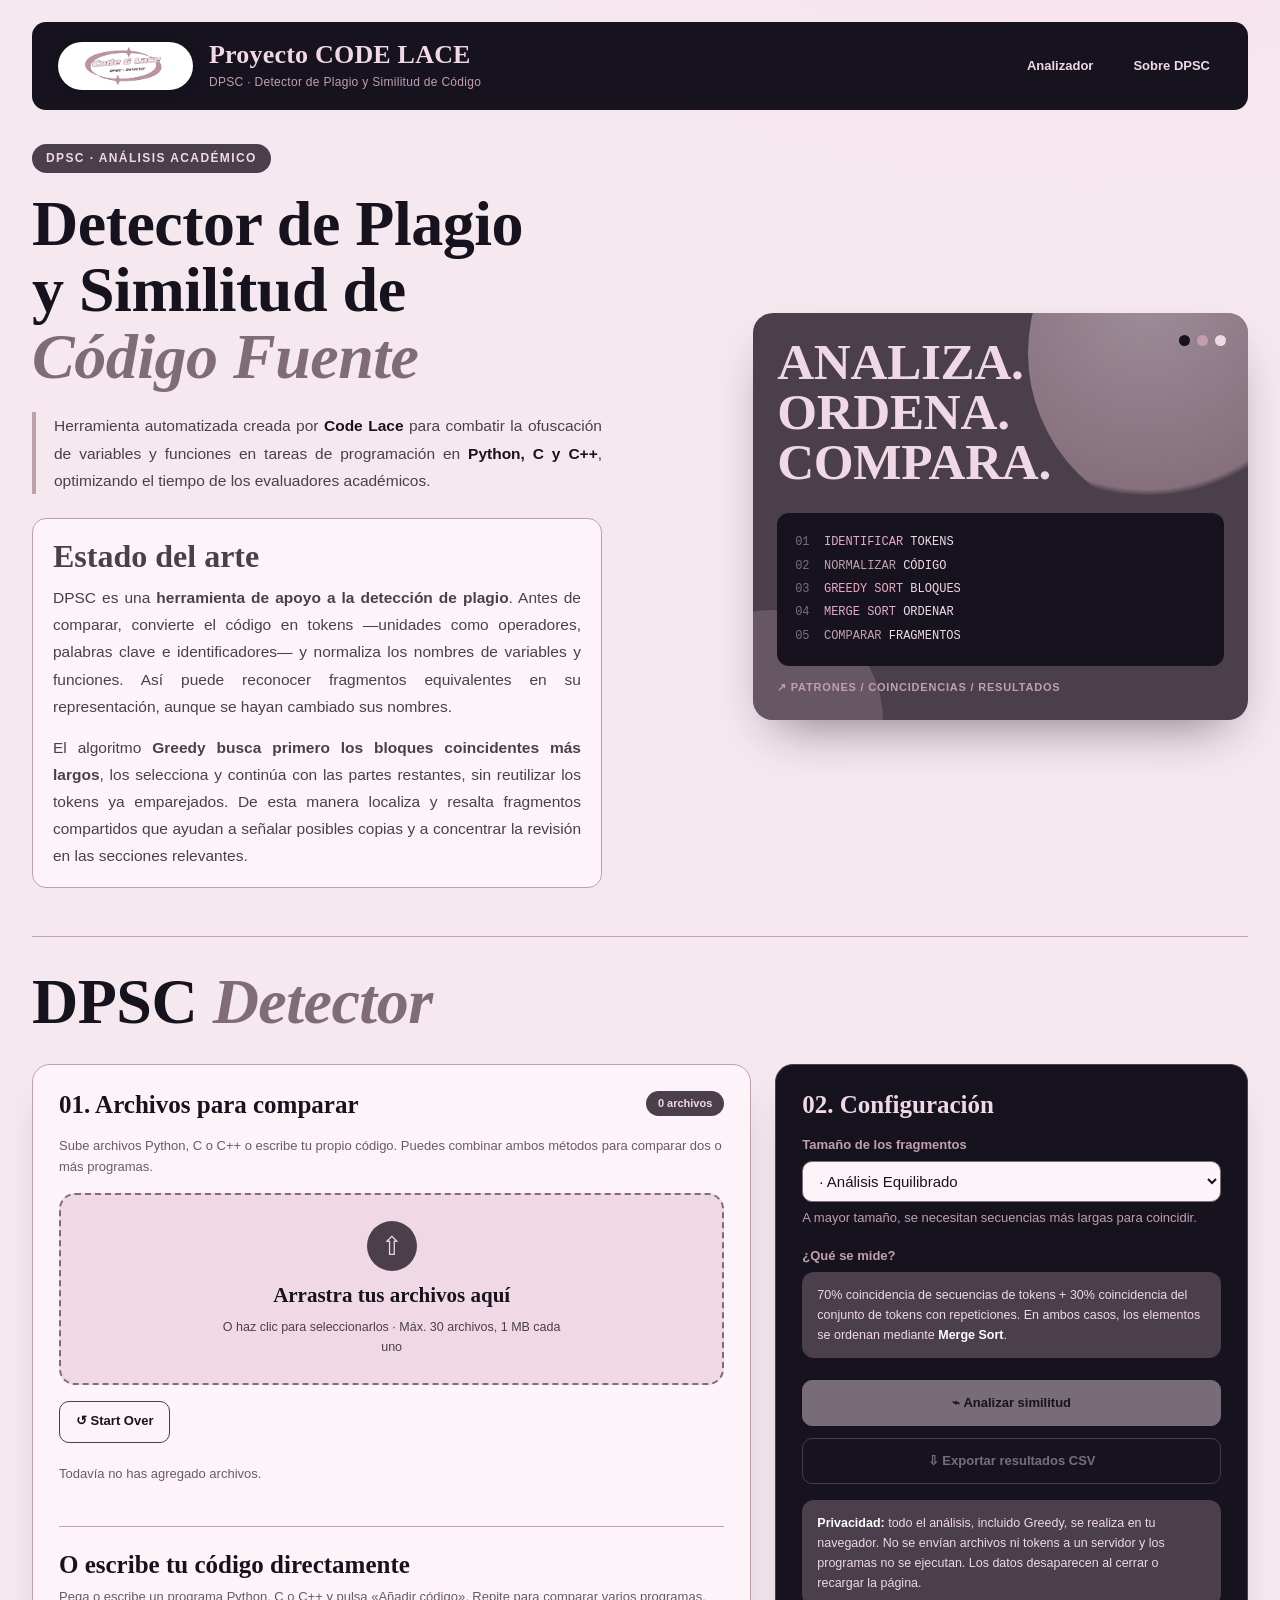
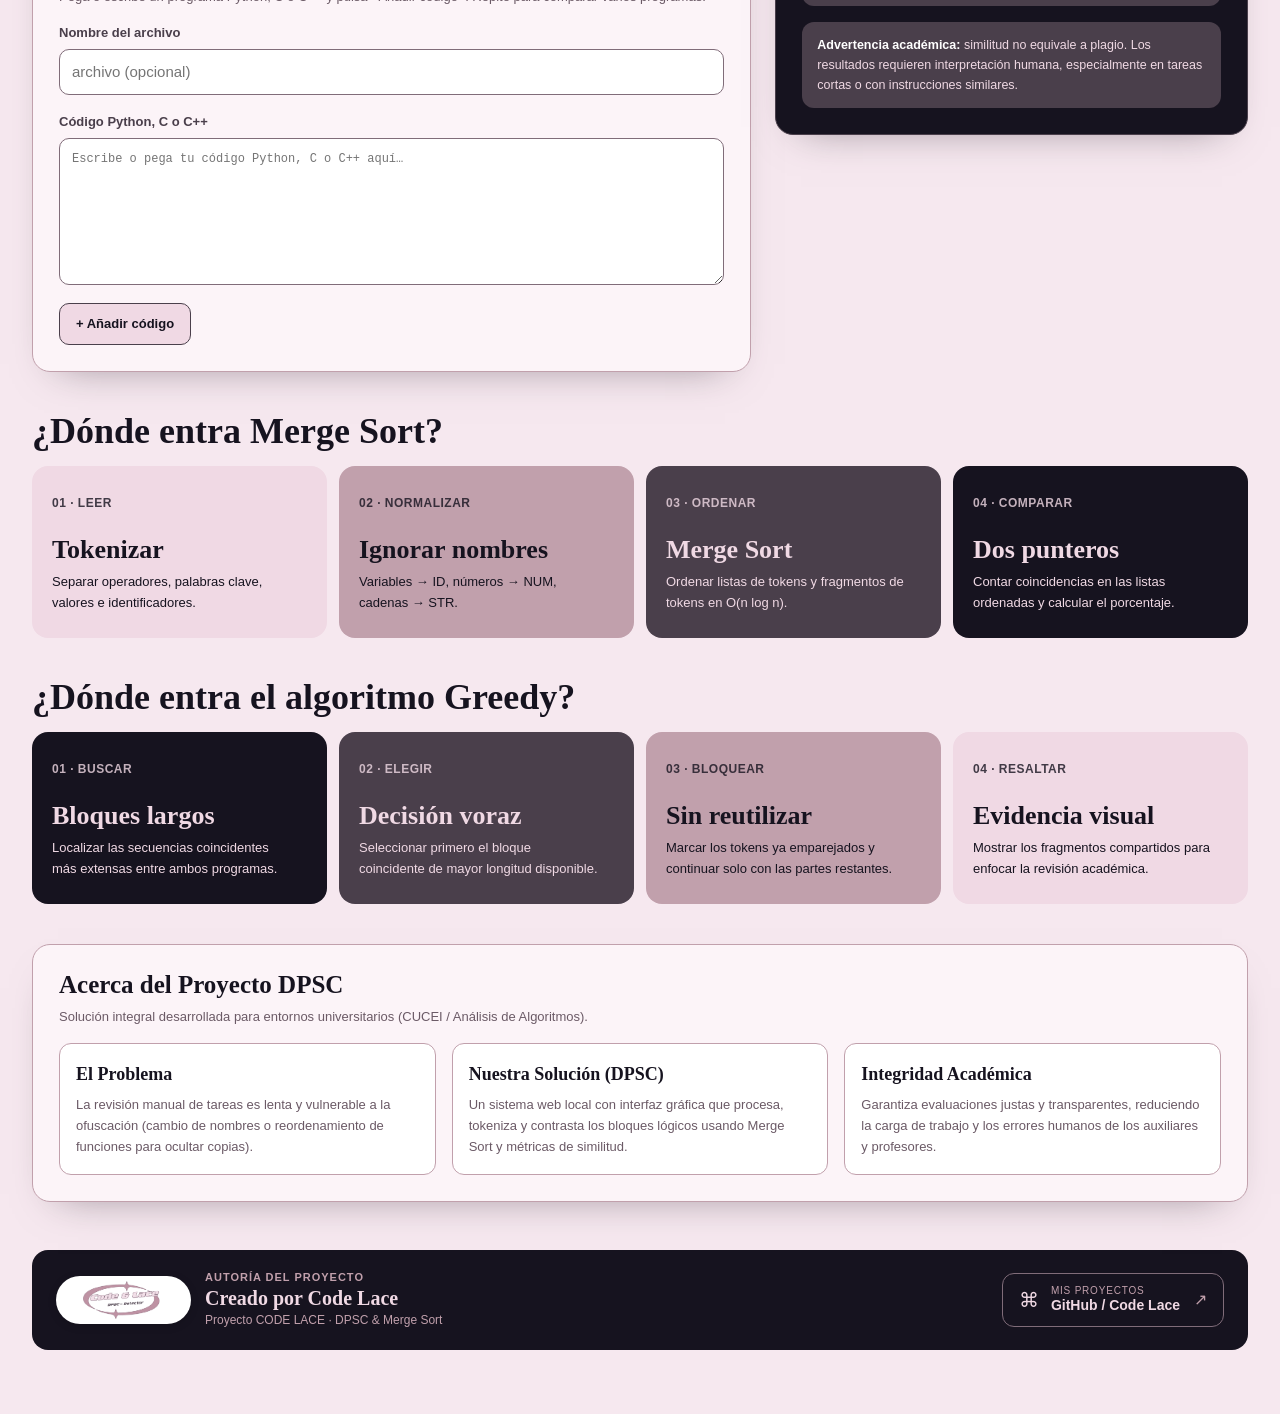
==== commit 36788617: "Actualizacion texto fakecode se cambio para que en lugar de ordenar en greedy sea bloques" ====
--- a/frontend-backend/index.html
+++ b/frontend-backend/index.html
@@ -4,7 +4,7 @@
   <meta charset="utf-8">
   <meta name="viewport" content="width=device-width, initial-scale=1">
   <meta name="color-scheme" content="light">
-  <meta name="description" content="Proyecto CODE LACE: compara la similitud entre programas Python mediante normalización, secuencias de tokens y Merge Sort.">
+  <meta name="description" content="Proyecto CODE LACE: compara la similitud entre programas Python mediante normalización, secuencias de tokens,Merge Sort y Greedy Sort.">
   <title>Proyecto CODE LACE — Análisis de similitud</title>
   <link rel="stylesheet" href="styles.css">
   <script src="algorithms/greedy.js" defer></script>
@@ -48,7 +48,7 @@
         <div class="fakecode">
           <span class="dim">01</span> &nbsp;<span class="kw">IDENTIFICAR</span> TOKENS<br>
           <span class="dim">02</span> &nbsp;<span class="nm">NORMALIZAR</span> CÓDIGO<br>
-          <span class="dim">03</span> &nbsp;<span class="kw">GREEDY SORT</span> ORDENAR<br>
+          <span class="dim">03</span> &nbsp;<span class="kw">GREEDY SORT</span> BLOQUES<br>
           <span class="dim">04</span> &nbsp;<span class="kw">MERGE SORT</span> ORDENAR<br>
           <span class="dim">05</span> &nbsp;<span class="nm">COMPARAR</span> FRAGMENTOS
         </div>
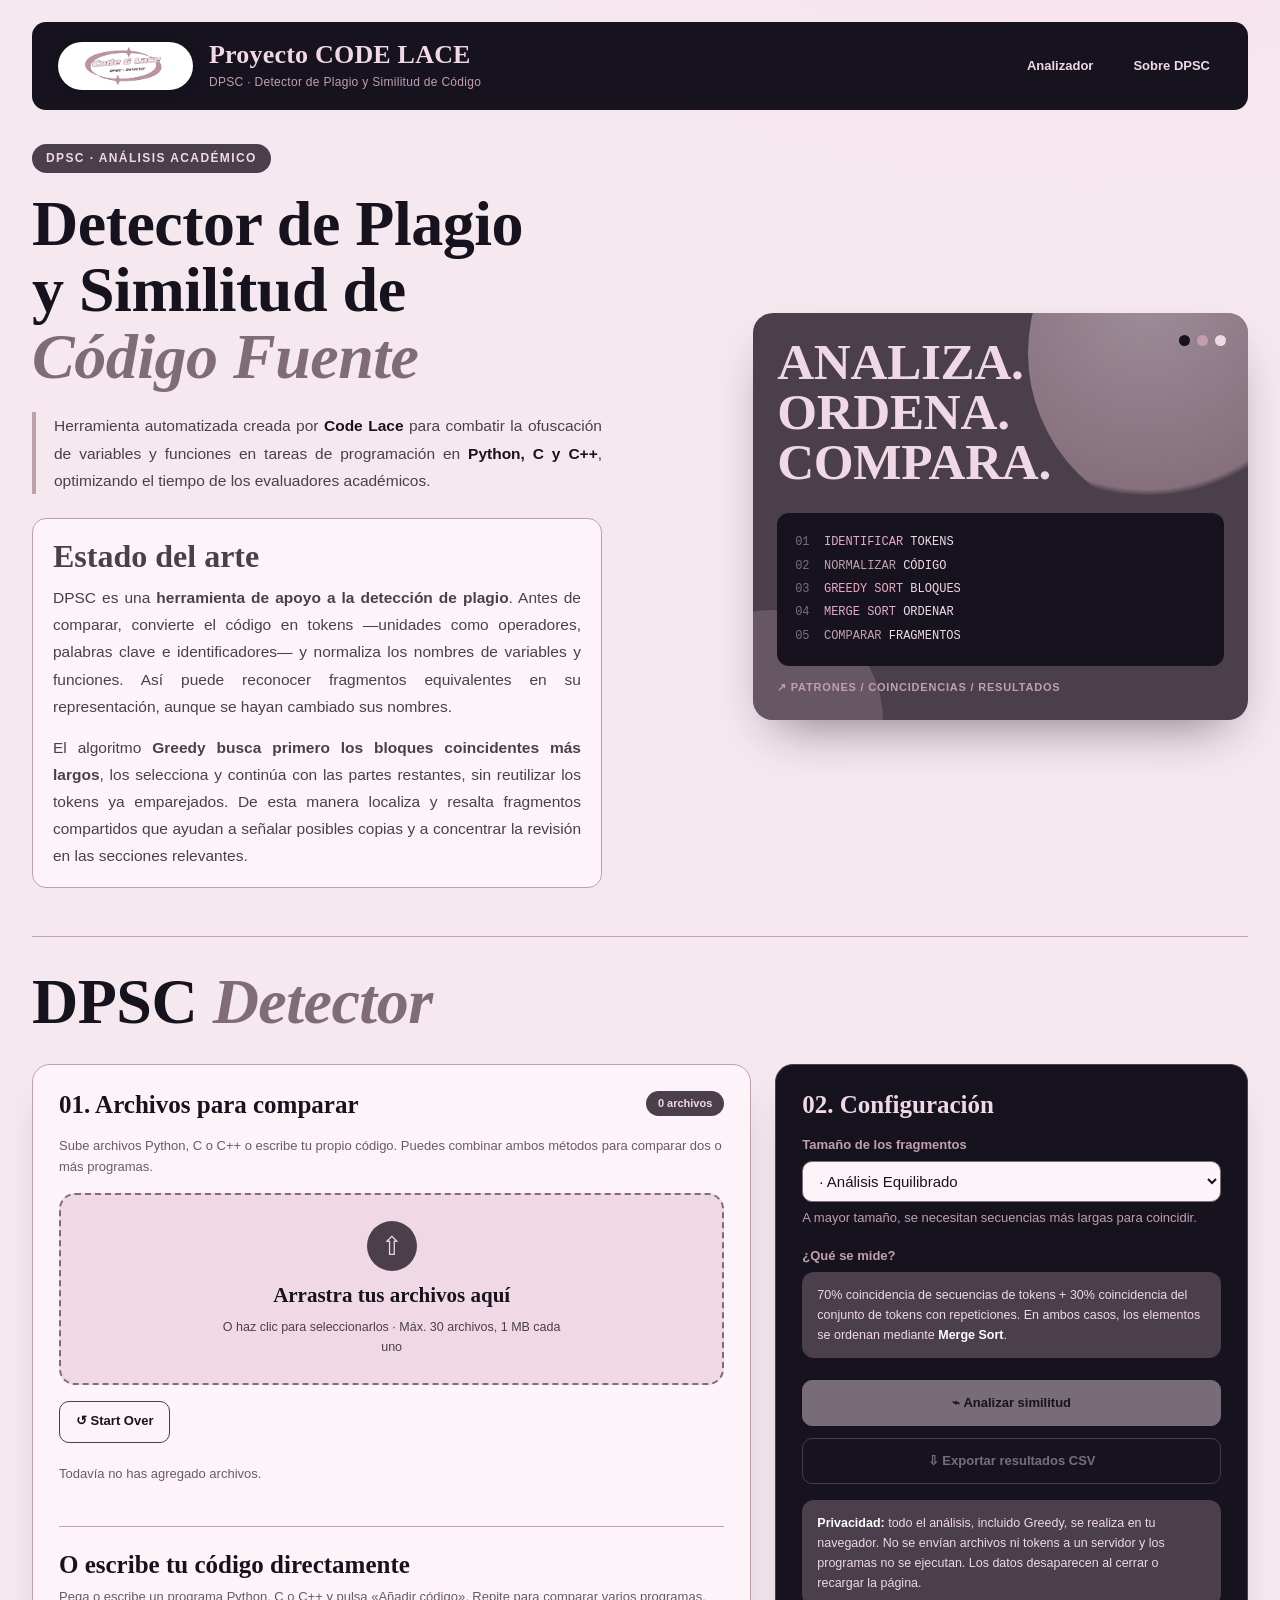
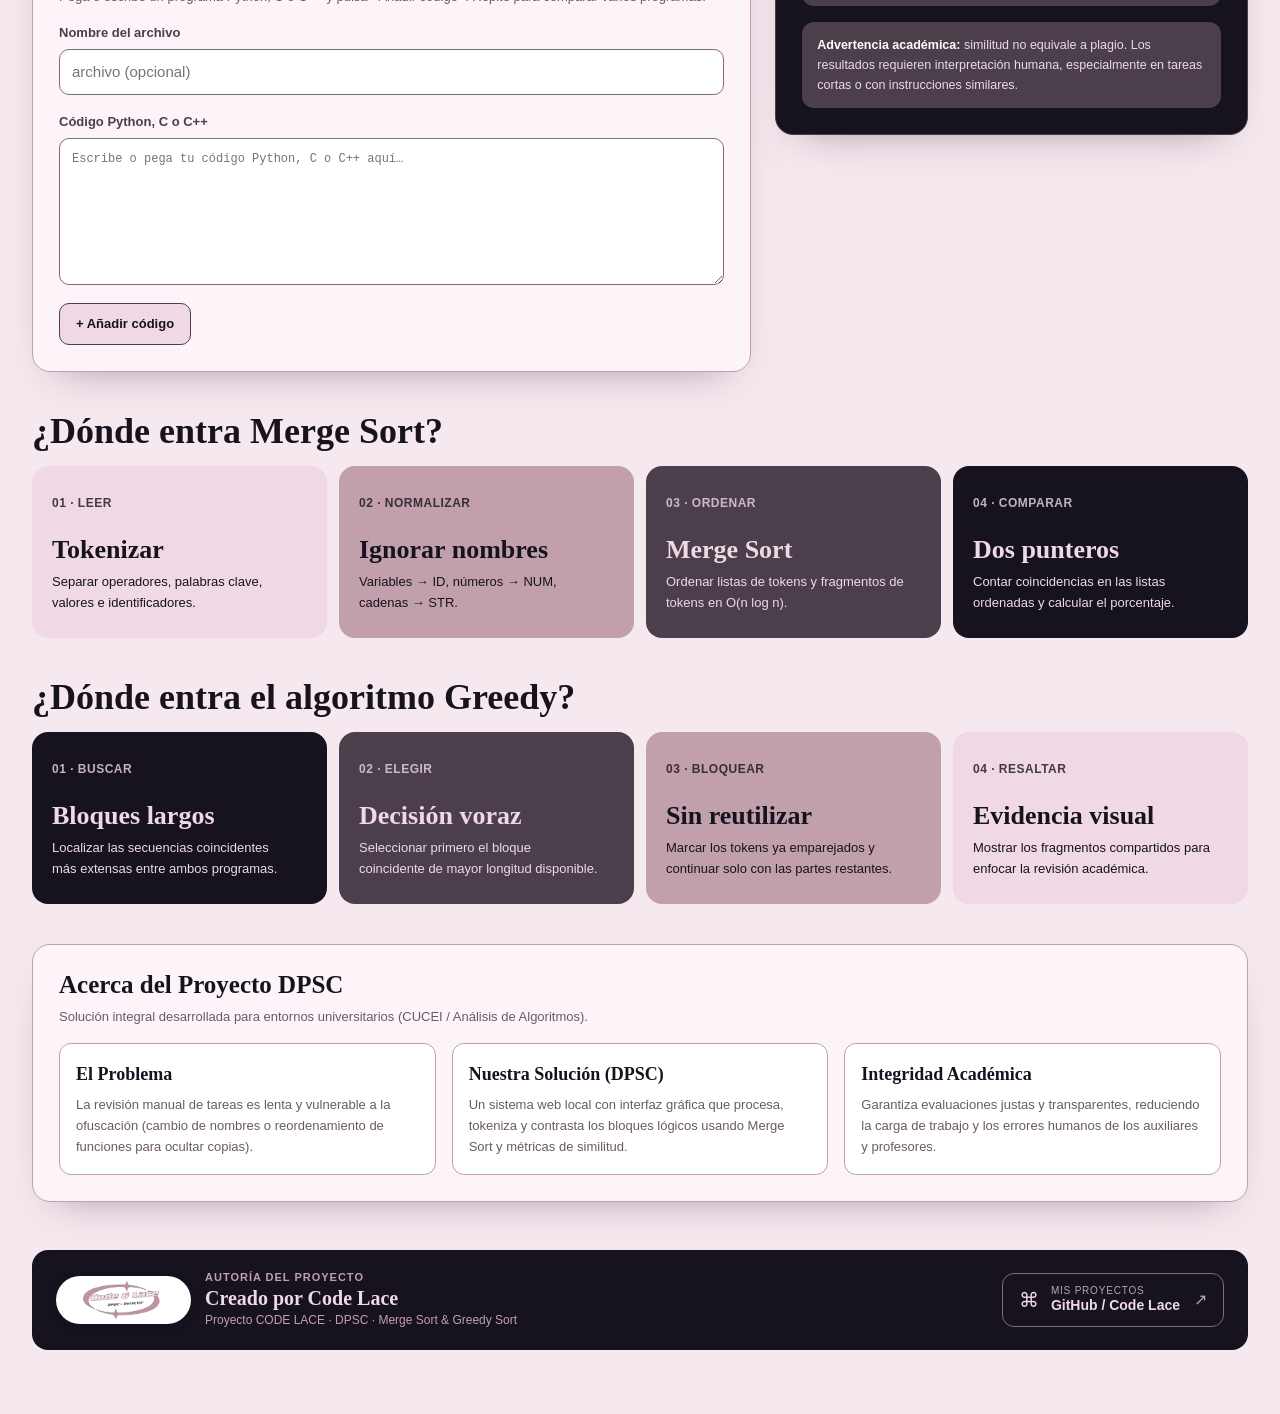
==== commit 9bc05de0: "Actualizacion footer se cambio el texto para que incluya greedy en la parte de abajo" ====
--- a/frontend-backend/index.html
+++ b/frontend-backend/index.html
@@ -283,7 +283,7 @@
         <div class="footer-brand-text">
           <span class="footer-kicker">AUTORÍA DEL PROYECTO</span>
           <strong>Creado por Code Lace</strong>
-          <small>Proyecto CODE LACE · DPSC & Merge Sort</small>
+          <small>Proyecto CODE LACE · DPSC · Merge Sort & Greedy Sort</small>
         </div>
       </div>
       <a href="https://github.com/Code-Lace/dpsc-detector" class="footer-github" target="_blank" rel="noopener">
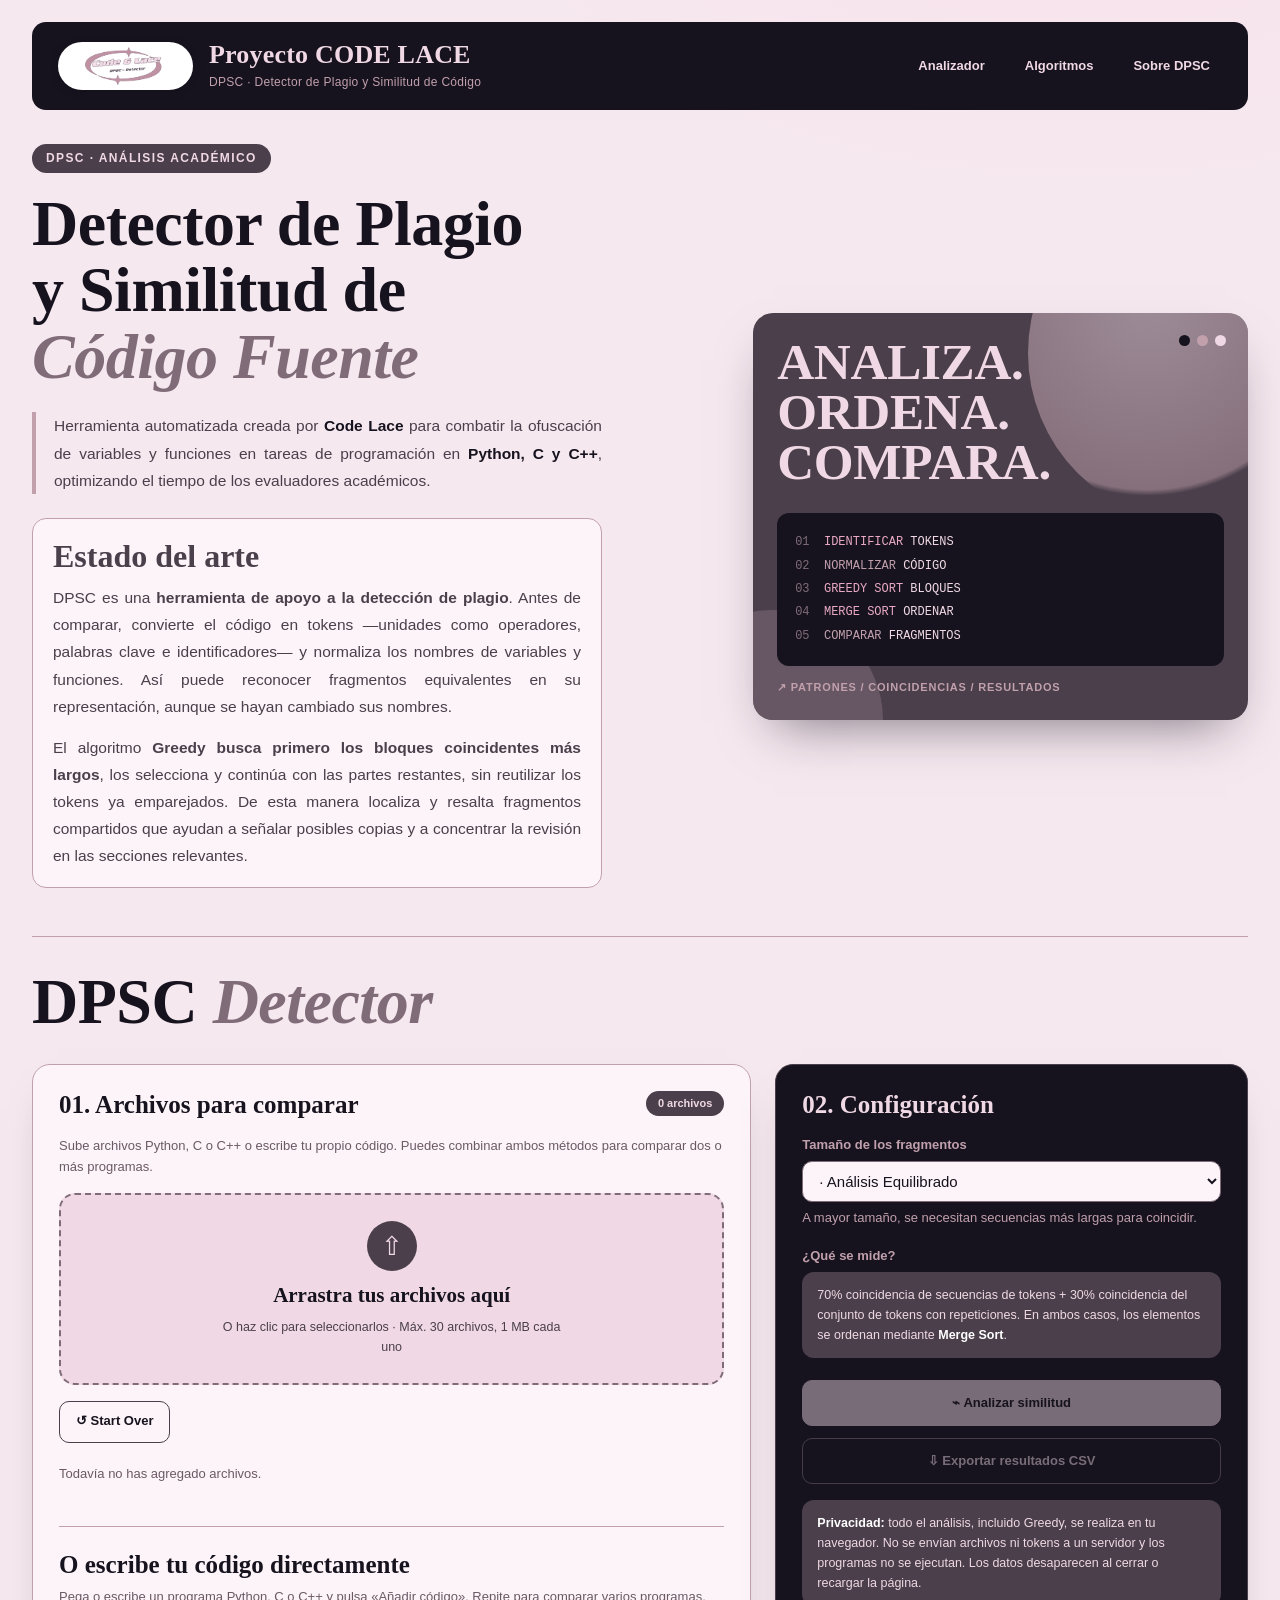
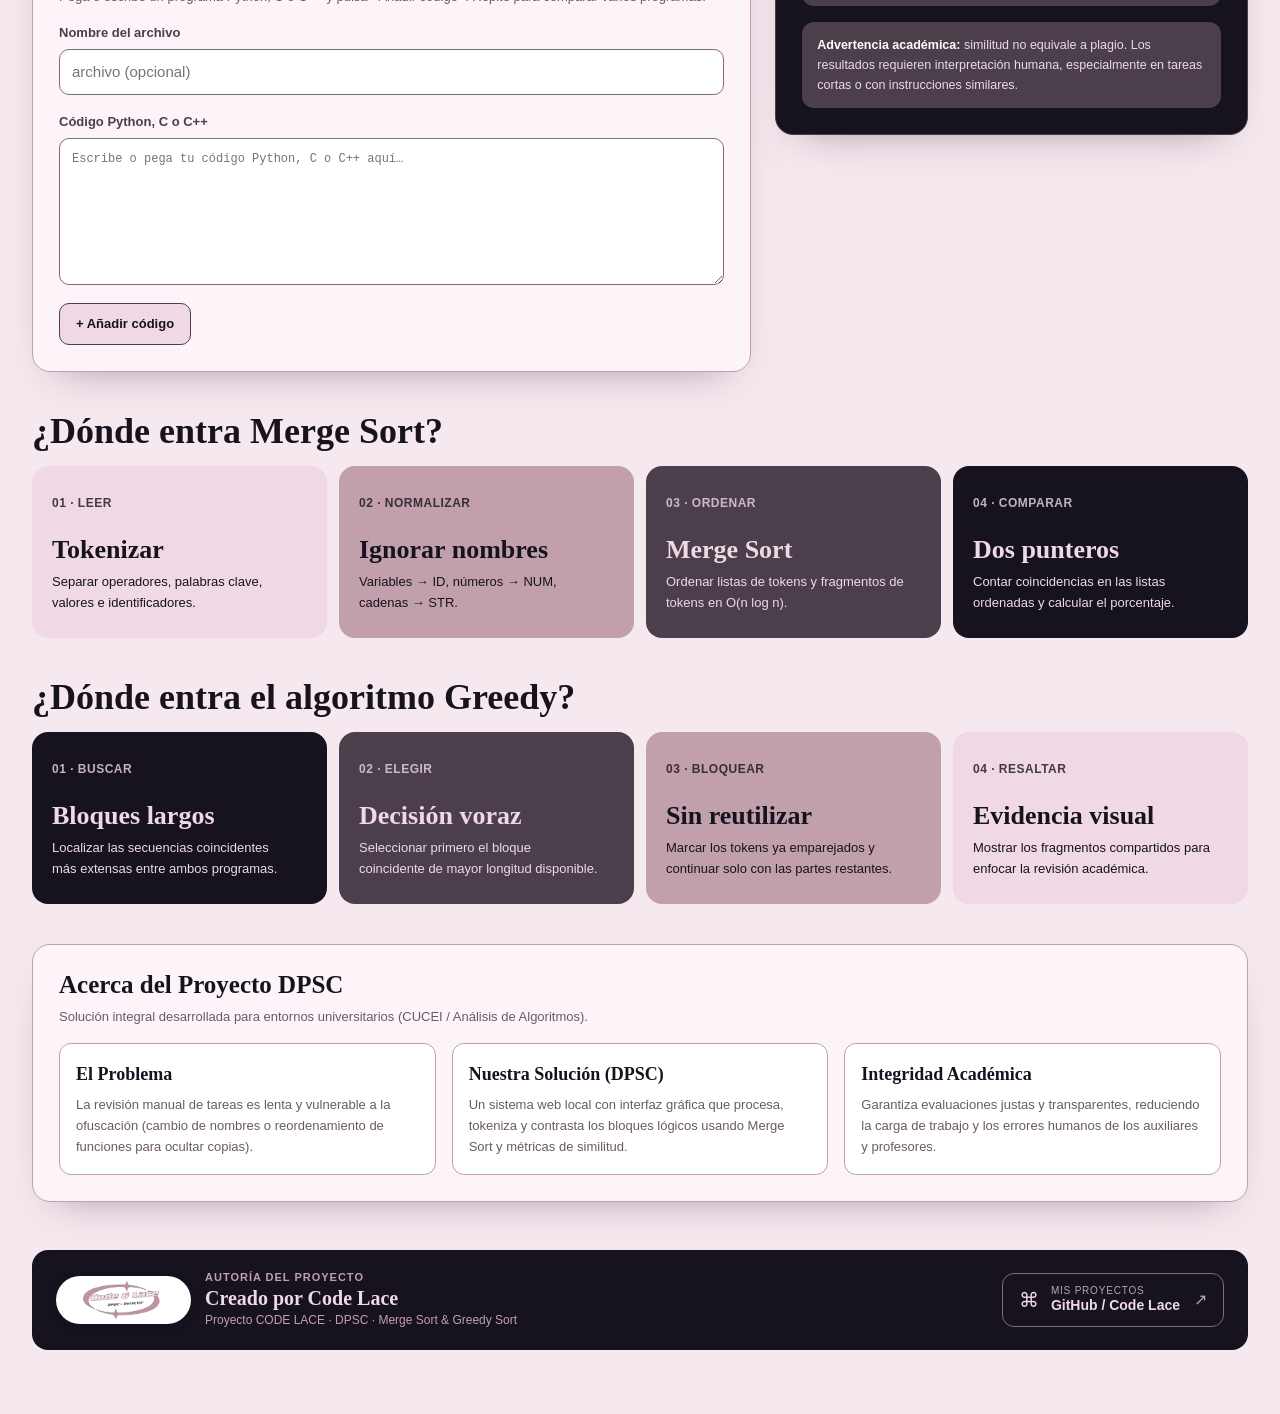
==== commit 06c65329: "agregar sección algoritmos se agrego una nueva pestaña llamada algoritmos" ====
--- a/frontend-backend/index.html
+++ b/frontend-backend/index.html
@@ -25,6 +25,7 @@
       </div>
       <nav class="top-nav">
         <a href="#analizador">Analizador</a>
+        <a href="#algoritmos">Algoritmos</a>
         <a href="#about-dpsc">Sobre DPSC</a>
       </nav>
     </header>
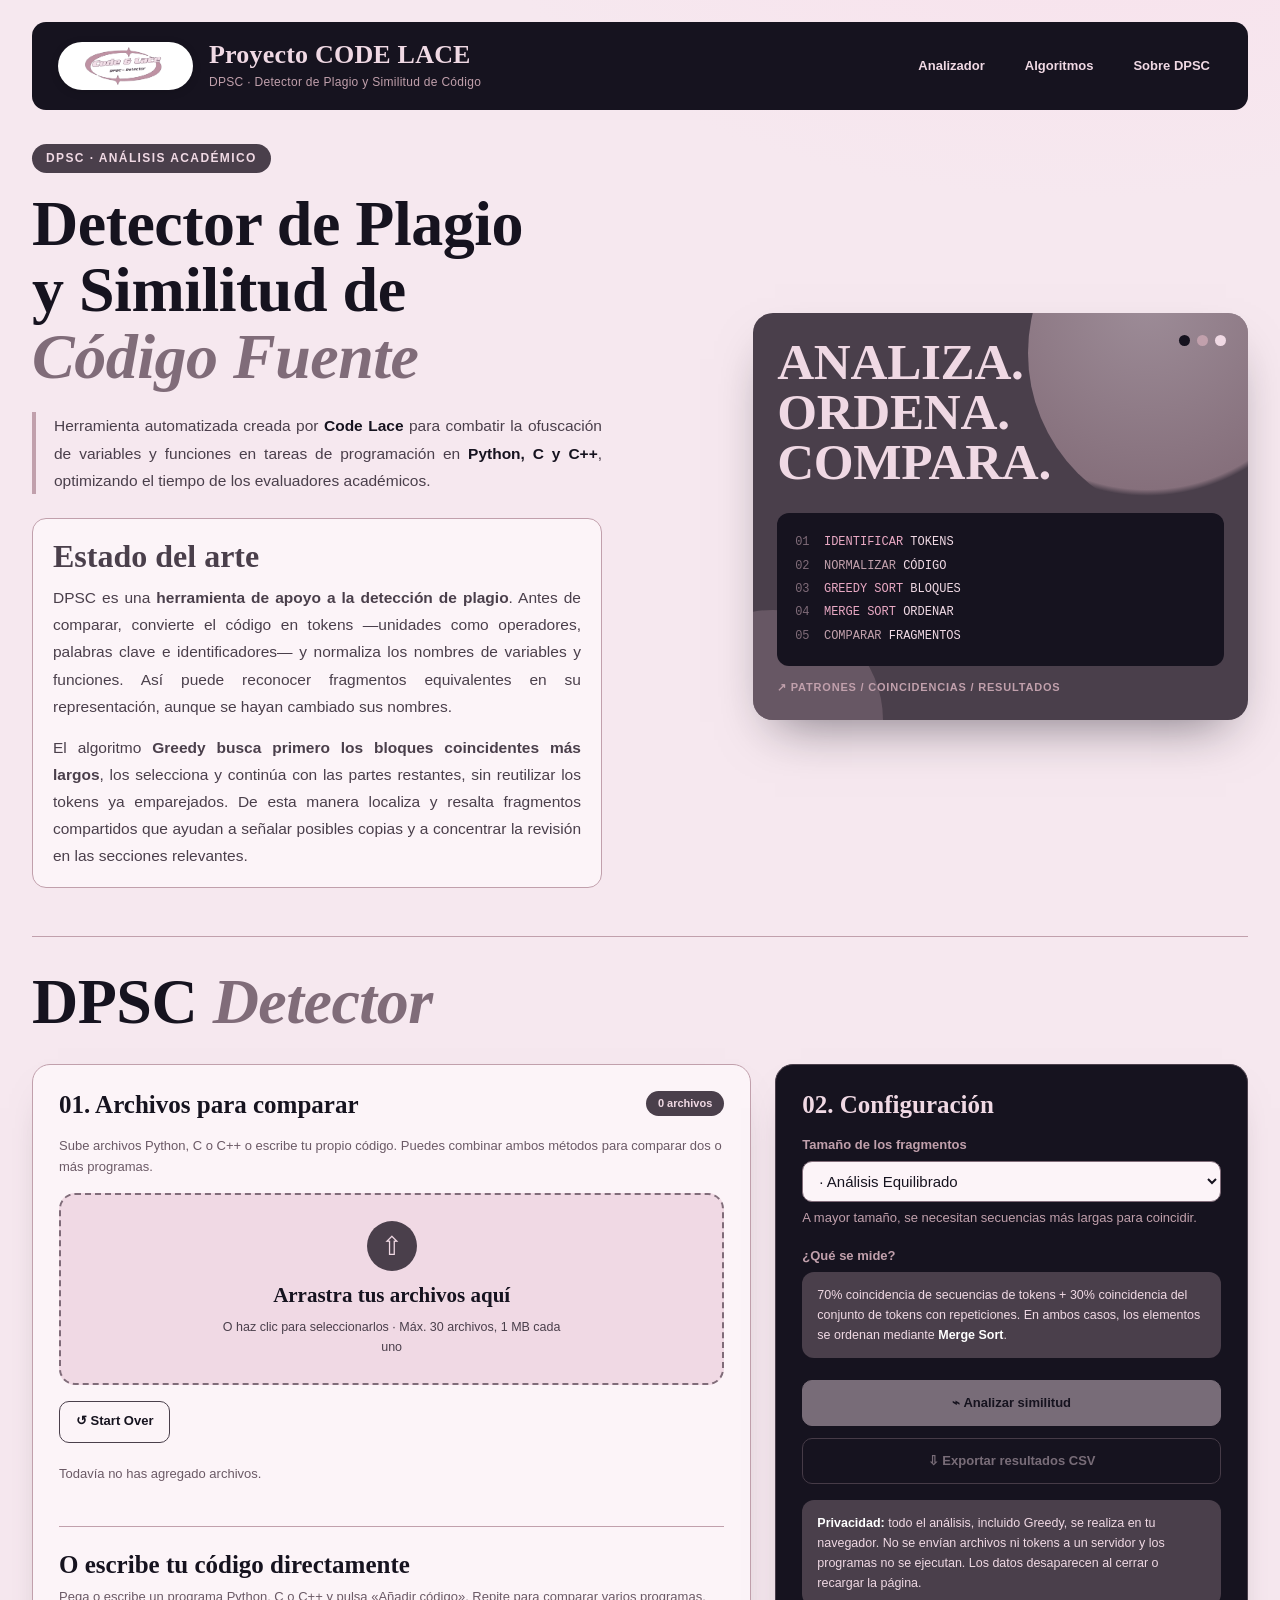
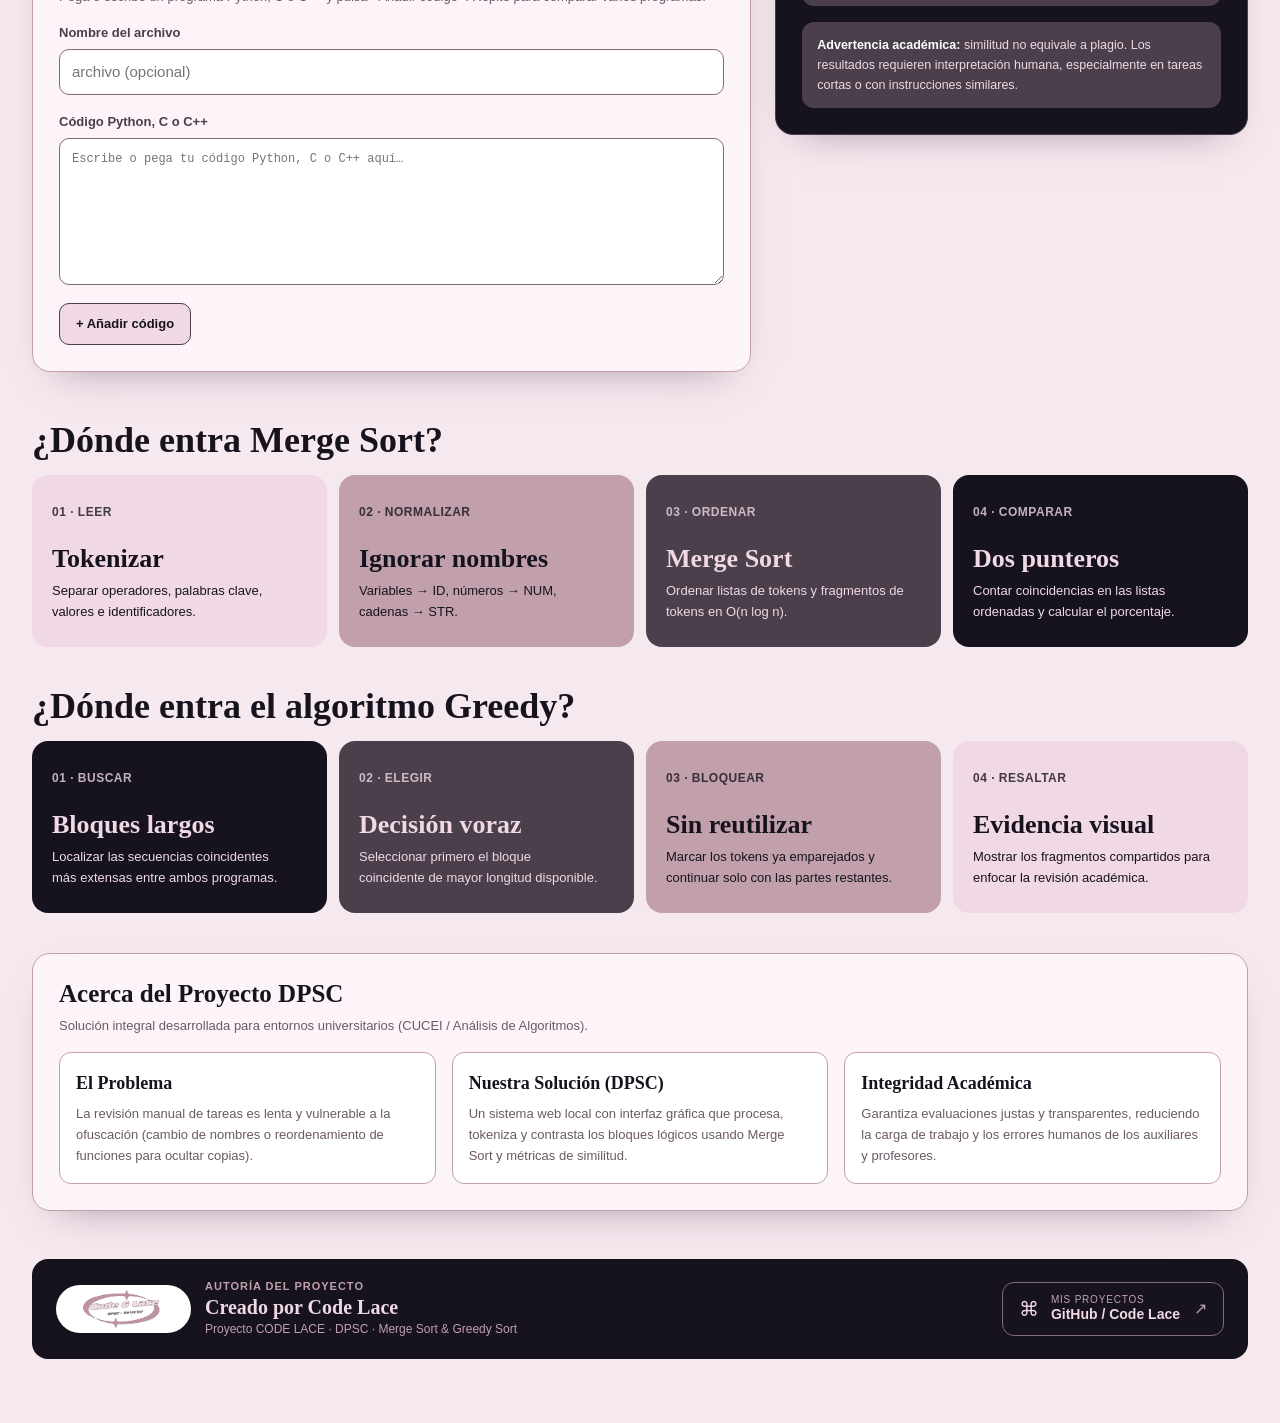
==== commit 76983d26: "se agrego línea ID se agrego línea ID" ====
--- a/frontend-backend/index.html
+++ b/frontend-backend/index.html
@@ -204,6 +204,7 @@
     <section class="section">
       <div class="sectiontitle">
         <h2>¿Dónde entra Merge Sort?</h2>
+        <section id="algoritmos" class="section"></section>
       </div>
       <div class="method">
         <div class="step">
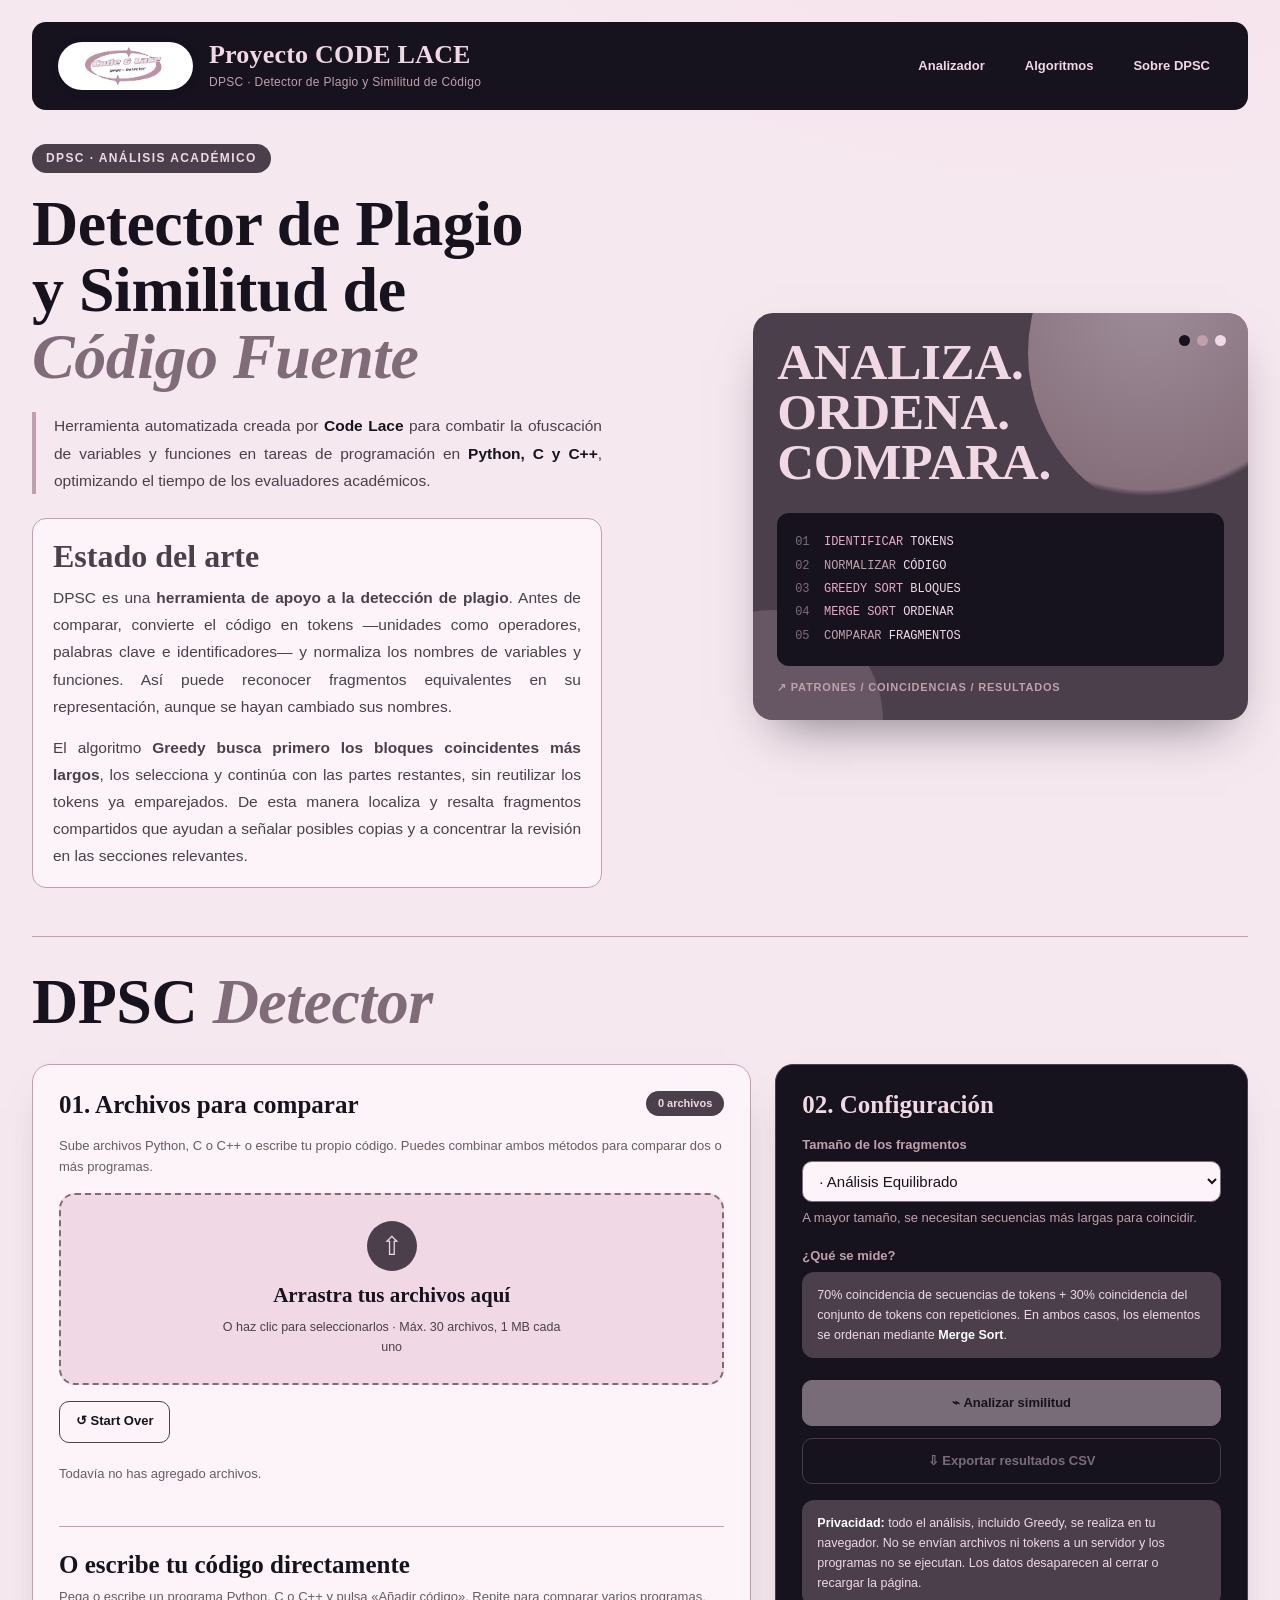
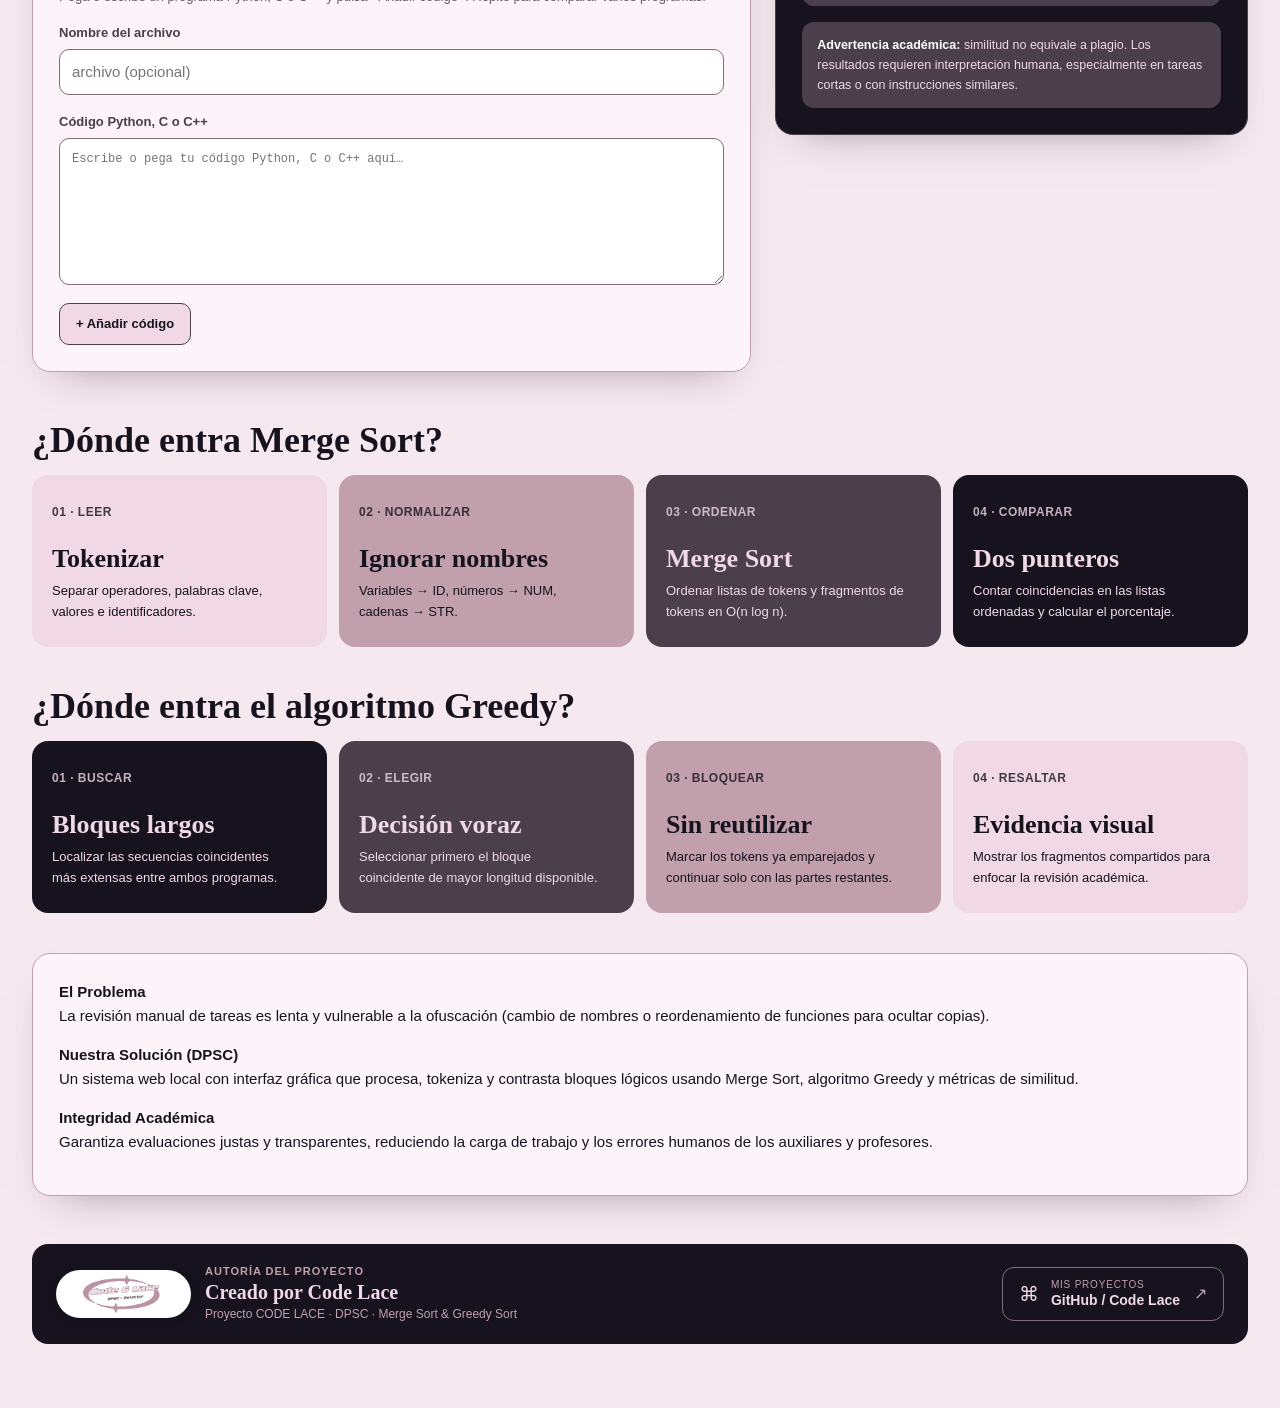
==== commit cb6a148b: "Actualización de modulo problema se actualiza y mejora el modulo problema" ====
--- a/frontend-backend/index.html
+++ b/frontend-backend/index.html
@@ -259,22 +259,20 @@
     </section>
 
     <section id="about-dpsc" class="panel section">
-      <h2>Acerca del Proyecto DPSC</h2>
-      <p class="hint">Solución integral desarrollada para entornos universitarios (CUCEI / Análisis de Algoritmos).</p>
-      <div style="display: grid; grid-template-columns: repeat(auto-fit, minmax(240px, 1fr)); gap: 16px; margin-top: 16px;">
-        <div style="background: #fff; padding: 16px; border-radius: 12px; border: 1px solid var(--mauve);">
-          <strong style="display: block; margin-bottom: 6px; font-family: var(--title); font-size: 18px;">El Problema</strong>
-          <p style="margin: 0; font-size: 13px; color: var(--muted);">La revisión manual de tareas es lenta y vulnerable a la ofuscación (cambio de nombres o reordenamiento de funciones para ocultar copias).</p>
-        </div>
-        <div style="background: #fff; padding: 16px; border-radius: 12px; border: 1px solid var(--mauve);">
-          <strong style="display: block; margin-bottom: 6px; font-family: var(--title); font-size: 18px;">Nuestra Solución (DPSC)</strong>
-          <p style="margin: 0; font-size: 13px; color: var(--muted);">Un sistema web local con interfaz gráfica que procesa, tokeniza y contrasta los bloques lógicos usando Merge Sort y métricas de similitud.</p>
-        </div>
-        <div style="background: #fff; padding: 16px; border-radius: 12px; border: 1px solid var(--mauve);">
-          <strong style="display: block; margin-bottom: 6px; font-family: var(--title); font-size: 18px;">Integridad Académica</strong>
-          <p style="margin: 0; font-size: 13px; color: var(--muted);">Garantiza evaluaciones justas y transparentes, reduciendo la carga de trabajo y los errores humanos de los auxiliares y profesores.</p>
-        </div>
-      </div>
+<div class="about-grid">
+  <div class="about-card">
+    <strong>El Problema</strong>
+    <p>La revisión manual de tareas es lenta y vulnerable a la ofuscación (cambio de nombres o reordenamiento de funciones para ocultar copias).</p>
+  </div>
+  <div class="about-card">
+    <strong>Nuestra Solución (DPSC)</strong>
+    <p>Un sistema web local con interfaz gráfica que procesa, tokeniza y contrasta bloques lógicos usando Merge Sort, algoritmo Greedy y métricas de similitud.</p>
+  </div>
+  <div class="about-card">
+    <strong>Integridad Académica</strong>
+    <p>Garantiza evaluaciones justas y transparentes, reduciendo la carga de trabajo y los errores humanos de los auxiliares y profesores.</p>
+  </div>
+</div>
   </section>
 
     <footer class="footer site-credits">
--- a/frontend-backend/styles.css
+++ b/frontend-backend/styles.css
@@ -1106,6 +1106,13 @@
 .top-nav a:hover {
   background: var(--plum);
 }
+#algoritmos,
+
+#about-dpsc {
+
+scroll-margin-top: 24px;
+
+}
 
 /* Adaptación a pantallas pequeñas */
 @media (max-width: 1100px) {
